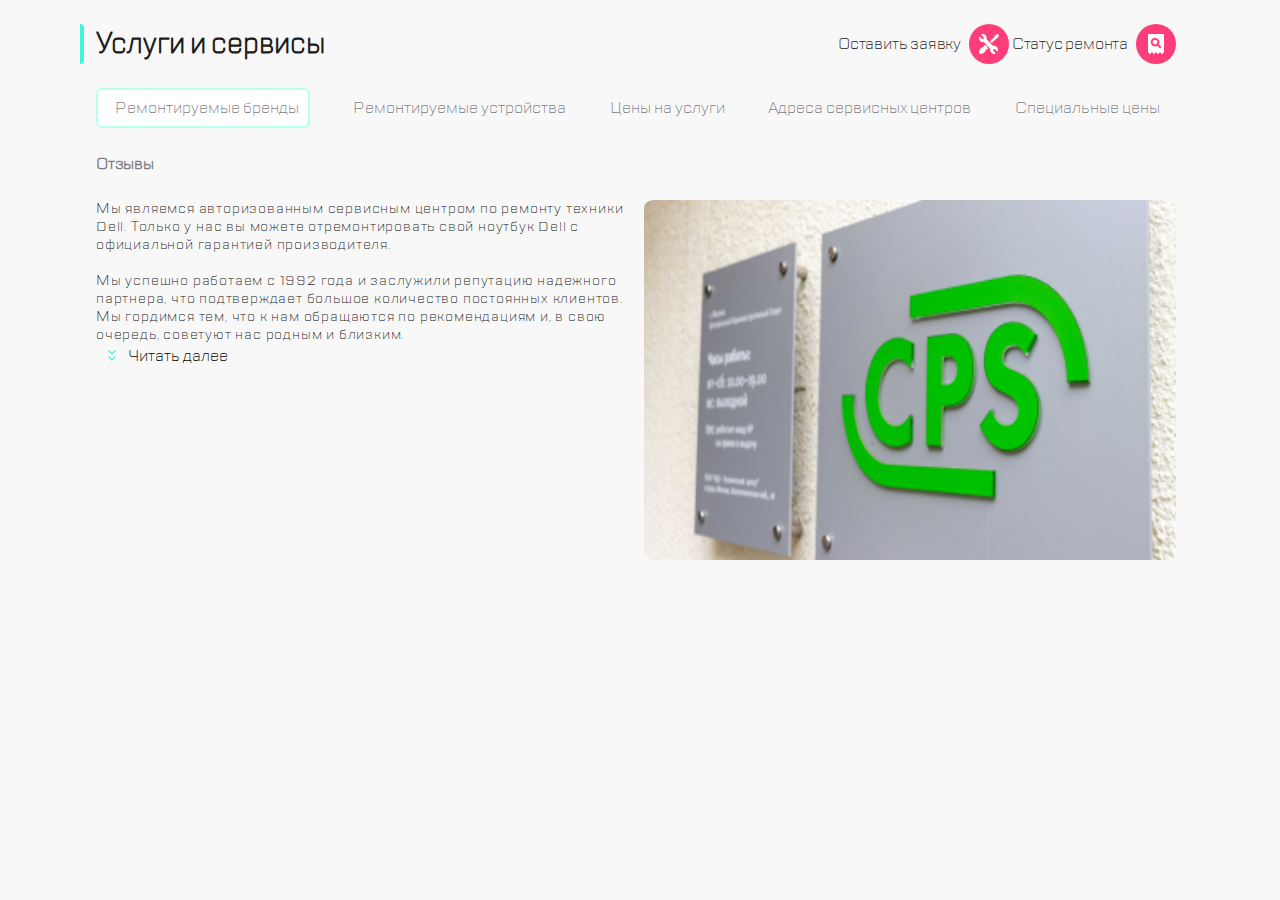
==== index.html @ b04c0cfe "Create index.html for GitHub Pages" ====
<!DOCTYPE html>
<html lang="ru">
    <head>
        <meta name="viewport" content="width=device-width, initial-scale=1">
        <meta charset="utf-8">
        <link rel="stylesheet" href="css/main.css">
        <title>Макет #1</title>
    </head>
    <body>
        <div class="container">
            <header class="not-desktop">
                <nav>
                    <ul class="block-nav_ul">
                        <li class="item elem-border burger"></li>
                        <li class="item elem-logo"><img src="css/img/logo.svg" alt="" width="96" height="50"></li>
                        <li class="right">
                            <ul class="block-nav_ul ">
                                <li class="item elem-border call not-mobial"></li>
                                <li class="item elem-border chat not-mobial"></li>
                                <li class="item elem-border profile not-mobial"></li>
                                <li class="item devider"></li>
                                <li class="item elem-border repair-request"></li>
                                <li class="item elem-border repair-status"></li>
                            </ul>
                        </li>
                    </ul>
                </nav>
            </header>
            <main class="block-content">
                <div class="elem-x">
                    <h1 class="elem-title">Услуги и сервисы</h1> 
                    <div class="desktop right">
                        <div class="item">Оставить заявку <div class="elem-border repair-request"></div></div>
                        <div class="item">Статус ремонта <div class="elem-border repair-status"></div></div>
                    </div>
                </div>

                <ul class="block-slider">
                    <li class="items mod-activiti">Ремонтируемые бренды</li>
                    <li class="items">Ремонтируемые устройства</li>
                    <li class="items">Цены на услуги</li>
                    <li class="items">Адреса сервисных центров</li>
                    <li class="items">Специальные цены</li>                
                </ul>

                <h2 class="desktop">Отзывы</h2>

                <div class="block-post">
                    <div>
                        <p>Мы являемся авторизованным сервисным центром по ремонту техники Dell. Только у нас вы можете отремонтировать свой ноутбук Dell с официальной гарантией производителя.
                            <br><br>
                            Мы успешно работаем с 1992 года и заслужили репутацию надежного партнера, что подтверждает большое количество постоянных клиентов. Мы гордимся тем, что к нам обращаются по рекомендациям и, в свою очередь, советуют нас родным и близким.
                        </p>
                        <a class="elem-expand">Читать далее</a>
                    </div>
                    <img src="css/img/MG_3223.png" alt="" class="img-post">                   
                </div>
            </main>
          </div>
    </body>
</html>
---- css/main.css ----
@font-face {
    font-family: 'TT Lakes';
    src: url('font/TTLakes-Light.ttf');
    font-weight: 500;
}

* {
    margin: 0;
    padding: 0;
}

body {
    
    background: #F8F8F8;
    font-family: 'TT Lakes';
    font-size: 14px;
    line-height: 18px;
    overflow-x: hidden;
}

ul li {
    list-style-type: none;
}

@media screen and (min-width: 320px) and (max-width: 767px) {

    /* Навигация */
    .block-nav_ul {
        height: 88px;
        background: #FFFFFF;  
        display: flex;
        justify-content:flex-start;
        align-items: center;
        padding-left: 16px;
    }

    .item {
        margin-right: 16px;
    }

    .right:last-child {
        margin-left: auto;
    }

    .devider {
        width: 2px;
        height: 32px;
        background: #EAEAEA;
        margin-top: 4px;
        border-radius: 1px;
    }

    .elem-border {
        min-width: 40px;
        min-height: 40px;
        background: #FF3E79;
        border-radius: 50%;
    }

    .burger  {
        background-repeat: no-repeat;
        background-position: center;
        background-image: url('img/burger.svg') ;
    }

    .desktop, .not-mobial {
        visibility: hidden;
        display: none;
    }

    .repair-request { 
        background-repeat: no-repeat;
        background-position: center;
        background-image: url('img/repair-request.svg');
    }
    .repair-status {
        background-repeat: no-repeat;
        background-position: center;
        background-image: url('img/repair-status.svg');
    }

    /* Основной блок */
    .block-content {
        padding-left: 16px;
    }

    .elem-title {
        position: relative;
        margin-top: 24px;
        color: #1B1C21;
        font-size: 28px;
        line-height: 40px;
        
    }

    .elem-title:before  {
        content: "";
        position: absolute;
        left: -16px;
        width: 4px;
        height: 100%;
        background-color: #41f6d7;
        border-top-right-radius: 4px;
        border-bottom-right-radius: 4px;
        z-index: 10;
    }

    /* блок слайдер */

    .block-slider {
        display:flex;
        justify-content: space-between;
        overflow:hidden;
        overflow-x: scroll;
        margin-top: 24px;
    }

    .block-slider::-webkit-scrollbar {
        display: none;
    }

    .items {
        display: flex;
        justify-content:flex-start;
        align-items: center;
        font-size: 16px;
        line-height: 24px;
        white-space: nowrap;
        height: 40px;
        color: #7E7E82;
        padding-right: 16px;
    }

    .mod-activiti {
        padding-left: 16.54px;
        padding-right: 9.3px;
        margin-right: 16px;;
        display: flex;
        align-items:center;
        box-sizing: border-box;
        background: #FFFFFF;
        border: 2px solid #B8FFEC;
        border-radius: 6px;
    }

    /* Блок поста */
    .block-post{
        margin-top: 24px;
    }

    .elem-expand {
        position: relative;
        font-size: 16px;
        line-height: 24px;
        padding-left: 32px;
    }

    .elem-expand:before {
        content: "";
        position: absolute;
        width: 16px;
        height: 100%;
        left: 12px;
        z-index: 10;
        background-repeat: no-repeat;
        background-position: left;
        background-image: url('img/expand.svg');
    }

    p {
        height: 90px;
        color: #1B1C21;
        font-size: 14px;
        line-height: 18px;
        letter-spacing: 0.8px;
        overflow: hidden;
    }

    .img-post {
        max-width: 320px;
        display: flex;
        justify-content: center;
        align-items:stretch;
        margin-top: 20px;
        margin-left: -16px;
    }

}

@media screen and (min-width: 768px) and (max-width: 1119px)  {
    /* Навигация */

    .block-nav_ul {
        height: 88px;
        background: #FFFFFF;  
        display: flex;
        justify-content:flex-start;
        align-items: center;
        padding-left: 24px;
    }

    .item {
        margin-right: 16px;
    }

    .block-nav_ul .right {
        margin-left: auto;
    }

    .devider {
        width: 2px;
        height: 32px;
        background: #EAEAEA;
        border-radius: 1px;
    }

    .elem-border {
        width: 40px;
        height: 40px;
        background: #FF3E79;
        border-radius: 50%;
    }

    .burger  {
        background-repeat: no-repeat;
        background-position: center;
        background-image: url('img/burger.svg') ;
    }

    .call  {
        background-repeat: no-repeat;
        background-position: center;
        background-image: url('img/call.svg') ;
    }
    .chat  {
        background-repeat: no-repeat;
        background-position: center;
        background-image: url('img/chat.svg') ;
    }

    .profile  {
        background-repeat: no-repeat;
        background-position: center;
        background-image: url('img/profile.svg') ;
    }

    .repair-request { 
        background-repeat: no-repeat;
        background-position: center;
        background-image: url('img/repair-request.svg');
    }

    .repair-status {
        background-repeat: no-repeat;
        background-position: center;
        background-image: url('img/repair-status.svg');
    }

    /* Основной блок */

    .block-content {
        padding-left: 16px;
        padding-right: 24px;
    }

    .elem-title {
        position: relative;
        margin-top: 24px;
        color: #1B1C21;
        font-size: 28px;
        line-height: 40px;
        margin-top: 24px;
    }

    .elem-title:before  {
        content: "";
        position: absolute;
        left: -16px;
        width: 4px;
        height: 100%;
        background-color: #41f6d7;
        border-top-right-radius: 4px;
        border-bottom-right-radius: 4px;
        z-index: 10;
    }

    /* блок слайдер */

    .block-slider {
        display:flex;
        justify-content: space-between;
        overflow:hidden;
        overflow-x: scroll;
        margin-top: 24px;
    }

    .block-slider::-webkit-scrollbar {
        display: none;
    }

    .items {
        height: 40px;
        color: #7E7E82;

        padding-right: 16px;
        margin-right: 16px;

        font-size: 16px;
        line-height: 24px;

        display: flex;
        justify-content:flex-start;
        align-items: center;
        white-space: nowrap;

    }

    .mod-activiti {
        padding-left: 16px;
        box-sizing: border-box;
        background: #FFFFFF;
        border: 2px solid #B8FFEC;
        border-radius: 6px;
    }

    /* Блок поста */
    .desktop {
        visibility: hidden;
        display: none;
    }

    .block-post{
        display: flex;
        justify-content:space-between;
        align-items:flex-start;
        margin-top: 24px;
    }

    .elem-expand {
        position: relative;
        font-size: 16px;
        line-height: 24px;
        padding-left: 32px;
        margin-top: 24px;
    }

    .elem-expand:before {
        content: "";
        position: absolute;
        width: 16px;
        height: 100%;
        left: 12px;
        z-index: 10;
        background-repeat: no-repeat;
        background-position: left;
        background-image: url('img/expand.svg');
    }

    p {
        width: 312px;
        color: #1B1C21;
        font-size: 14px;
        line-height: 18px;
        letter-spacing: 0.8px;
        overflow: hidden;
    }

    .img-post {
        width: 360px;
        height: 260px;
        display: flex;
        justify-content: center;
        align-items:stretch;
        border-radius: 2%
    }
}

@media (min-width: 1120px) {
    .container {
        max-width: 1120px;
        margin: auto;
    }
    
    .not-desktop {
        visibility: hidden;
        display: none;
    }

    .elem-x {
        display: flex;
        justify-content: flex-end;
        align-items: center;
        margin: auto;
    }

    .item {
        display: inline-flex;
        align-items: center;
        color: #1B1C21;
    }

    .right:last-child {    
        margin-left: auto;
    }

    .elem-border {
        display: inline-flex;
        width: 40px;
        height: 40px;
        background: #FF3E79;
        border-radius: 50%;
        margin-left: 8px;
    }

    .repair-request { 
        background-repeat: no-repeat;
        background-position: center;
        background-image: url('img/repair-request.svg');
    }
    .repair-status {
        background-repeat: no-repeat;
        background-position: center;
        background-image: url('img/repair-status.svg');
    }

    /* Основной блок */
    .block-content {
        padding-left: 16px;
        margin-right: 24px;
    }

    .elem-title {
        position: relative;
        margin-top: 24px;
        color: #1B1C21;
        font-size: 28px;
        line-height: 40px;
    }

    .elem-title:before  {
        content: "";
        position: absolute;
        left: -16px;
        width: 4px;
        height: 100%;
        background-color: #41f6d7;
        border-top-right-radius: 4px;
        border-bottom-right-radius: 4px;
        z-index: 10;
    }

    /* блок слайдер */
    .block-slider {
        display:flex;
        justify-content: space-between;
        overflow:hidden;
        overflow-x: scroll;
        padding-top: 24px;
    }

    .block-slider::-webkit-scrollbar {
        display: none;
    }

    .items {
        display: flex;
        justify-content:flex-start;
        align-items: center;
        font-size: 16px;
        line-height: 24px;
        white-space: nowrap;
        height: 40px;
        color: #7E7E82;
        padding-right: 16px;
    }

    .mod-activiti {
        padding-left: 16.54px;
        padding-right: 9.3px;
        margin-right: 16px;;
        display: flex;
        align-items:center;
        box-sizing: border-box;
        background: #FFFFFF;
        border: 2px solid #B8FFEC;
        border-radius: 6px;
    }

    /* Блок поста */
    .block-post{
        display: flex;
        justify-content:space-between;
        align-items:flex-start;
        margin-top: 24px;
    }

    .desktop {
        font-size: 16px;
        line-height: 24px;
        letter-spacing: -0.2px;
        color: #7E7E82;
        padding-top: 24px;
    }

    .elem-expand {
        position: relative;
        font-size: 16px;
        line-height: 24px;
        padding-left: 32px;
    }

    .elem-expand:before {
        content: "";
        position: absolute;
        width: 16px;
        height: 100%;
        left: 12px;
        z-index: 10;
        background-repeat: no-repeat;
        background-position: left;
        background-image: url('img/expand.svg');
    }

    p {
        min-width: 50%;
        color: #1B1C21;
        font-size: 14px;
        line-height: 18px;
        letter-spacing: 0.8px;
        overflow: hidden;
    }

    .img-post {
        width: 532px;
        height: 360px;
        border-radius: 2%
    }
}
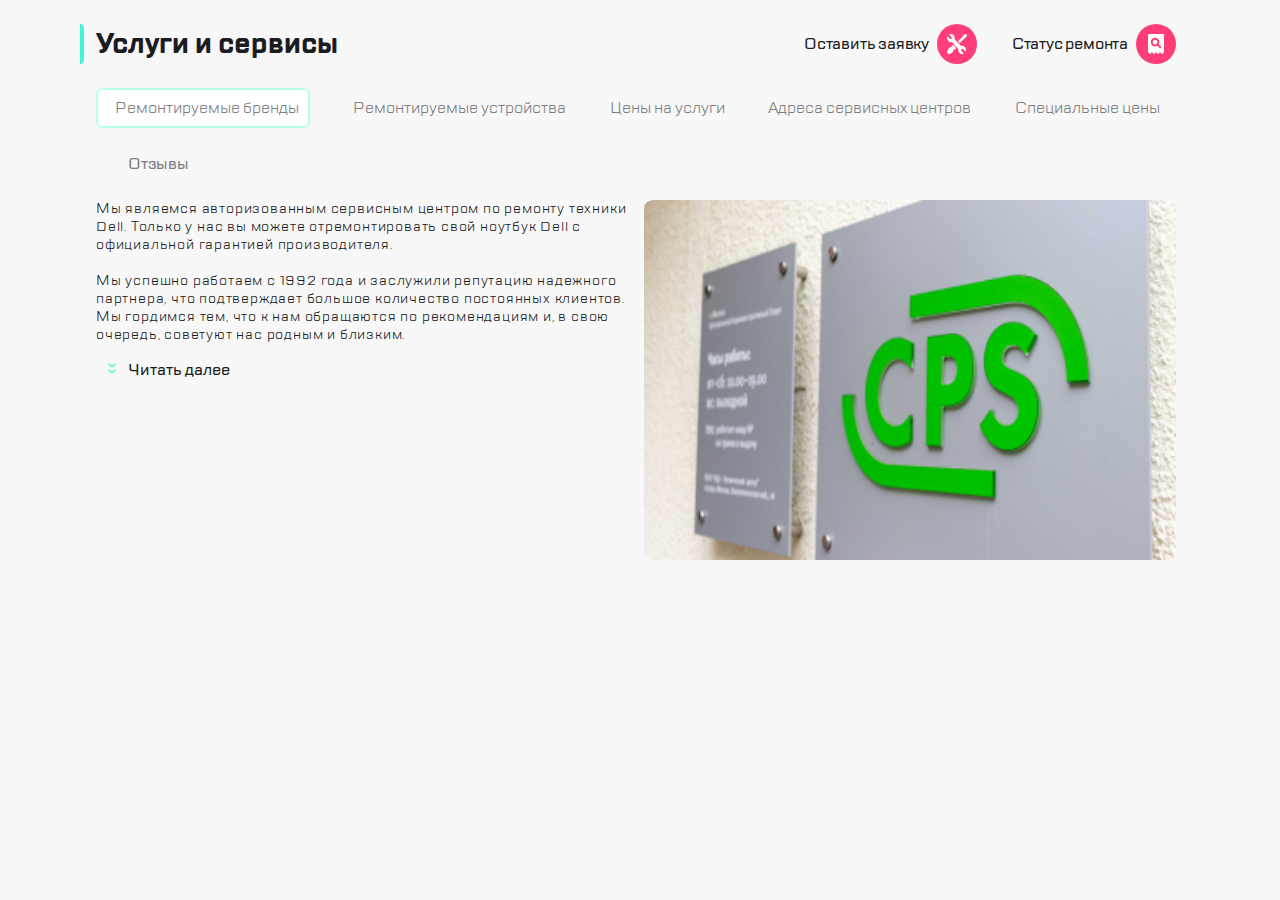
==== commit 42a29243: "Edit files" ====
--- a/index.html
+++ b/index.html
@@ -3,7 +3,7 @@
     <head>
         <meta name="viewport" content="width=device-width, initial-scale=1">
         <meta charset="utf-8">
-        <link rel="stylesheet" href="css/main.css">
+        <link href="css/main.css" rel="stylesheet">
         <title>Макет #1</title>
     </head>
     <body>
@@ -26,7 +26,7 @@
                     </ul>
                 </nav>
             </header>
-            <main class="block-content">
+            <main class="main-content">
                 <div class="elem-x">
                     <h1 class="elem-title">Услуги и сервисы</h1> 
                     <div class="desktop right">
@@ -35,23 +35,23 @@
                     </div>
                 </div>
 
-                <ul class="block-slider">
-                    <li class="items mod-activiti">Ремонтируемые бренды</li>
-                    <li class="items">Ремонтируемые устройства</li>
-                    <li class="items">Цены на услуги</li>
-                    <li class="items">Адреса сервисных центров</li>
-                    <li class="items">Специальные цены</li>                
+                <ul class="sliderMenu">
+                    <li class="sliderItems sliderActiv">Ремонтируемые бренды</li>
+                    <li class="sliderItems">Ремонтируемые устройства</li>
+                    <li class="sliderItems">Цены на услуги</li>
+                    <li class="sliderItems">Адреса сервисных центров</li>
+                    <li class="sliderItems">Специальные цены</li>                
                 </ul>
 
                 <h2 class="desktop">Отзывы</h2>
 
-                <div class="block-post">
+                <div class="main-post">
                     <div>
                         <p>Мы являемся авторизованным сервисным центром по ремонту техники Dell. Только у нас вы можете отремонтировать свой ноутбук Dell с официальной гарантией производителя.
                             <br><br>
                             Мы успешно работаем с 1992 года и заслужили репутацию надежного партнера, что подтверждает большое количество постоянных клиентов. Мы гордимся тем, что к нам обращаются по рекомендациям и, в свою очередь, советуют нас родным и близким.
                         </p>
-                        <a class="elem-expand">Читать далее</a>
+                        <a class="expand">Читать далее</a>
                     </div>
                     <img src="css/img/MG_3223.png" alt="" class="img-post">                   
                 </div>
--- a/css/main.css
+++ b/css/main.css
@@ -1,8 +1,36 @@
 @font-face {
     font-family: 'TT Lakes';
-    src: url('font/TTLakes-Light.ttf');
+    src: url('font/TTLakes-Bold.eot');
+    src: local('TT Lakes Bold'), local('TTLakes-Bold'),
+        url('font/TTLakes-Bold.eot?#iefix') format('embedded-opentype'),
+        url('font/TTLakes-Bold.woff') format('woff'),
+        url('font/TTLakes-Bold.ttf') format('truetype');
+    font-weight: bold;
+    font-style: normal;
+}
+
+@font-face {
+    font-family: 'TT Lakes';
+    src: url('font/TTLakes-Medium.eot');
+    src: local('TT Lakes Medium'), local('TTLakes-Medium'),
+        url('font/TTLakes-Medium.eot?#iefix') format('embedded-opentype'),
+        url('font/TTLakes-Medium.woff') format('woff'),
+        url('font/TTLakes-Medium.ttf') format('truetype');
     font-weight: 500;
-}
+    font-style: normal;
+}
+
+@font-face {
+    font-family: 'TT Lakes';
+    src: url('font/TTLakes-Regular.eot');
+    src: local('TT Lakes Regular'), local('TTLakes-Regular'),
+        url('font/TTLakes-Regular.eot?#iefix') format('embedded-opentype'),
+        url('font/TTLakes-Regular.woff') format('woff'),
+        url('font/TTLakes-Regular.ttf') format('truetype');
+    font-weight: normal;
+    font-style: normal;
+}
+
 
 * {
     margin: 0;
@@ -80,7 +108,7 @@
     }
 
     /* Основной блок */
-    .block-content {
+    .main-content {
         padding-left: 16px;
     }
 
@@ -107,19 +135,20 @@
 
     /* блок слайдер */
 
-    .block-slider {
+    .sliderMenu {
         display:flex;
         justify-content: space-between;
         overflow:hidden;
         overflow-x: scroll;
         margin-top: 24px;
-    }
-
-    .block-slider::-webkit-scrollbar {
+        color: #7E7E82;
+    }
+
+    .sliderMenu::-webkit-scrollbar {
         display: none;
     }
 
-    .items {
+    .sliderItems {
         display: flex;
         justify-content:flex-start;
         align-items: center;
@@ -131,7 +160,7 @@
         padding-right: 16px;
     }
 
-    .mod-activiti {
+    .sliderActiv {
         padding-left: 16.54px;
         padding-right: 9.3px;
         margin-right: 16px;;
@@ -144,18 +173,19 @@
     }
 
     /* Блок поста */
-    .block-post{
-        margin-top: 24px;
-    }
-
-    .elem-expand {
+    .main-post{
+        margin-top: 24px;
+    }
+
+    .expand {
         position: relative;
         font-size: 16px;
         line-height: 24px;
         padding-left: 32px;
-    }
-
-    .elem-expand:before {
+        font-weight:500;
+    }
+
+    .expand:before {
         content: "";
         position: absolute;
         width: 16px;
@@ -258,7 +288,7 @@
 
     /* Основной блок */
 
-    .block-content {
+    .main-content {
         padding-left: 16px;
         padding-right: 24px;
     }
@@ -286,19 +316,20 @@
 
     /* блок слайдер */
 
-    .block-slider {
+    .sliderMenu {
         display:flex;
         justify-content: space-between;
         overflow:hidden;
         overflow-x: scroll;
         margin-top: 24px;
-    }
-
-    .block-slider::-webkit-scrollbar {
+        color: #7E7E82;
+    }
+
+    .sliderMenu::-webkit-scrollbar {
         display: none;
     }
 
-    .items {
+    .sliderItems {
         height: 40px;
         color: #7E7E82;
 
@@ -315,7 +346,7 @@
 
     }
 
-    .mod-activiti {
+    .sliderActiv {
         padding-left: 16px;
         box-sizing: border-box;
         background: #FFFFFF;
@@ -329,22 +360,23 @@
         display: none;
     }
 
-    .block-post{
+    .main-post {
         display: flex;
         justify-content:space-between;
         align-items:flex-start;
         margin-top: 24px;
     }
 
-    .elem-expand {
+    .expand {
         position: relative;
         font-size: 16px;
         line-height: 24px;
         padding-left: 32px;
         margin-top: 24px;
-    }
-
-    .elem-expand:before {
+        font-weight:500;
+    }
+
+    .expand:before {
         content: "";
         position: absolute;
         width: 16px;
@@ -363,6 +395,7 @@
         line-height: 18px;
         letter-spacing: 0.8px;
         overflow: hidden;
+        padding-bottom: 10px;
     }
 
     .img-post {
@@ -397,6 +430,8 @@
         display: inline-flex;
         align-items: center;
         color: #1B1C21;
+        margin-left: 32px;
+        font-weight:500;
     }
 
     .right:last-child {    
@@ -424,7 +459,7 @@
     }
 
     /* Основной блок */
-    .block-content {
+    .main-content {
         padding-left: 16px;
         margin-right: 24px;
     }
@@ -435,6 +470,7 @@
         color: #1B1C21;
         font-size: 28px;
         line-height: 40px;
+        font-weight: 900;
     }
 
     .elem-title:before  {
@@ -450,19 +486,20 @@
     }
 
     /* блок слайдер */
-    .block-slider {
+    .sliderMenu {
         display:flex;
         justify-content: space-between;
         overflow:hidden;
         overflow-x: scroll;
         padding-top: 24px;
-    }
-
-    .block-slider::-webkit-scrollbar {
+        color: #7E7E82;
+    }
+
+    .sliderMenu::-webkit-scrollbar {
         display: none;
     }
 
-    .items {
+    .sliderItems {
         display: flex;
         justify-content:flex-start;
         align-items: center;
@@ -474,7 +511,7 @@
         padding-right: 16px;
     }
 
-    .mod-activiti {
+    .sliderActiv {
         padding-left: 16.54px;
         padding-right: 9.3px;
         margin-right: 16px;;
@@ -487,7 +524,7 @@
     }
 
     /* Блок поста */
-    .block-post{
+    .main-post {
         display: flex;
         justify-content:space-between;
         align-items:flex-start;
@@ -500,16 +537,21 @@
         letter-spacing: -0.2px;
         color: #7E7E82;
         padding-top: 24px;
-    }
-
-    .elem-expand {
+        padding-left: 32px;
+        font-weight:500;
+    }
+
+    .expand {
         position: relative;
         font-size: 16px;
         line-height: 24px;
+
         padding-left: 32px;
-    }
-
-    .elem-expand:before {
+        color: #1B1C21;
+        font-weight:500;
+    }
+
+    .expand:before {
         content: "";
         position: absolute;
         width: 16px;
@@ -528,6 +570,7 @@
         line-height: 18px;
         letter-spacing: 0.8px;
         overflow: hidden;
+        padding-bottom: 13.78px;
     }
 
     .img-post {
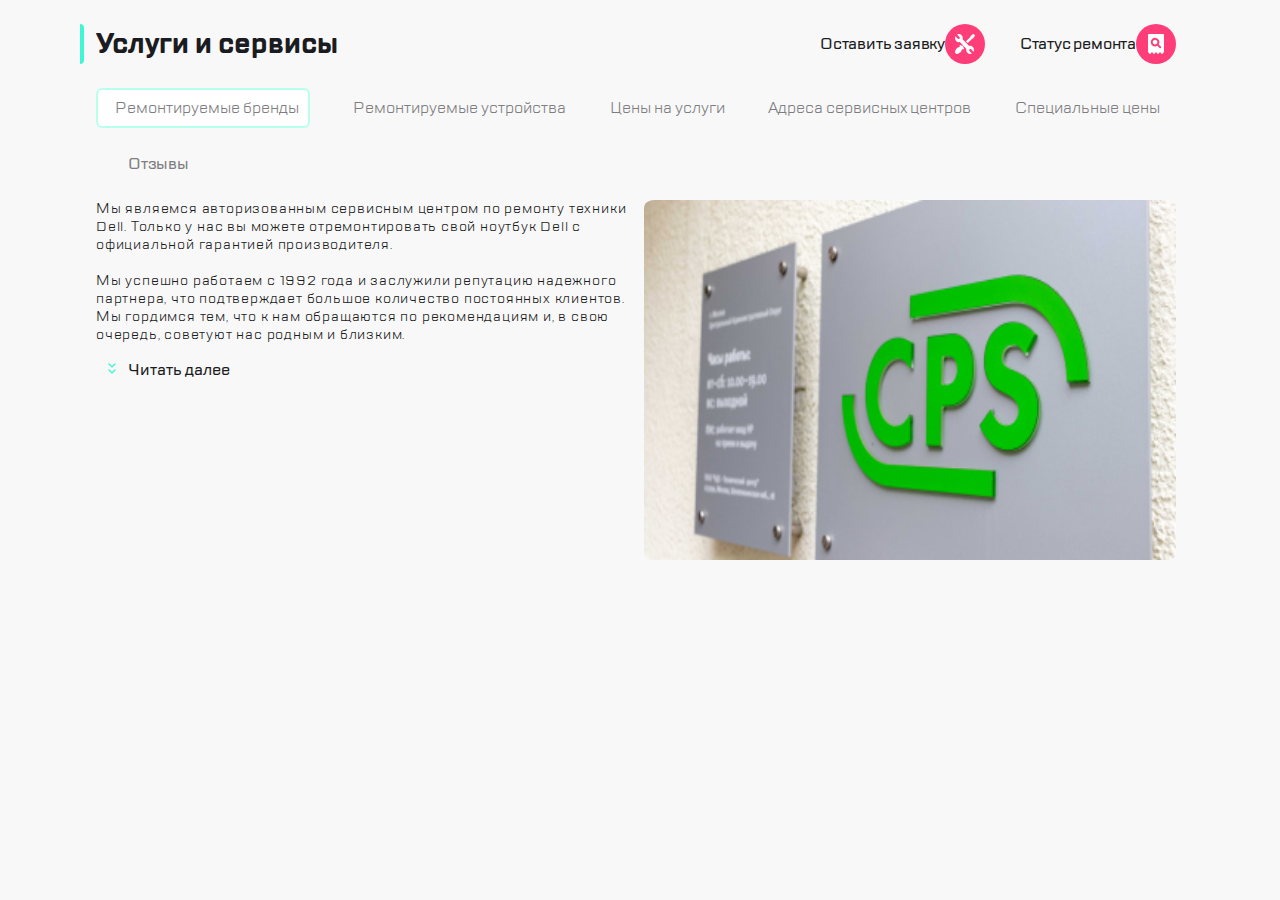
==== commit 4811dd91: "Create sidebar-nav.html for GitHub Pages" ====
--- a/index.html
+++ b/index.html
@@ -8,19 +8,19 @@
     </head>
     <body>
         <div class="container">
-            <header class="not-desktop">
+            <header class="head__not-desktop">
                 <nav>
-                    <ul class="block-nav_ul">
-                        <li class="item elem-border burger"></li>
-                        <li class="item elem-logo"><img src="css/img/logo.svg" alt="" width="96" height="50"></li>
-                        <li class="right">
-                            <ul class="block-nav_ul ">
-                                <li class="item elem-border call not-mobial"></li>
-                                <li class="item elem-border chat not-mobial"></li>
-                                <li class="item elem-border profile not-mobial"></li>
-                                <li class="item devider"></li>
-                                <li class="item elem-border repair-request"></li>
-                                <li class="item elem-border repair-status"></li>
+                    <ul class="nav">
+                        <li class="nav__item border burger"></li>
+                        <li class="nav__item"><img src="css/img/logo.svg" alt="" width="96" height="50"></li>
+                        <li class="nav__item--right">
+                            <ul class="nav ">
+                                <li class="nav__item border call not-mobial"></li>
+                                <li class="nav__item border chat not-mobial"></li>
+                                <li class="nav__item border profile not-mobial"></li>
+                                <li class="nav__item devider"></li>
+                                <li class="nav__item border repair-request"></li>
+                                <li class="nav__item border repair-status"></li>
                             </ul>
                         </li>
                     </ul>
@@ -30,8 +30,8 @@
                 <div class="elem-x">
                     <h1 class="elem-title">Услуги и сервисы</h1> 
                     <div class="desktop right">
-                        <div class="item">Оставить заявку <div class="elem-border repair-request"></div></div>
-                        <div class="item">Статус ремонта <div class="elem-border repair-status"></div></div>
+                        <div class="item">Оставить заявку <div class="border repair-request"></div></div>
+                        <div class="item">Статус ремонта <div class="border repair-status"></div></div>
                     </div>
                 </div>
 
--- a/css/main.css
+++ b/css/main.css
@@ -37,8 +37,8 @@
     padding: 0;
 }
 
-body {
-    
+html, body {
+    height: 100%;
     background: #F8F8F8;
     font-family: 'TT Lakes';
     font-size: 14px;
@@ -53,7 +53,7 @@
 @media screen and (min-width: 320px) and (max-width: 767px) {
 
     /* Навигация */
-    .block-nav_ul {
+    .nav {
         height: 88px;
         background: #FFFFFF;  
         display: flex;
@@ -62,12 +62,19 @@
         padding-left: 16px;
     }
 
-    .item {
+    .nav__item {
         margin-right: 16px;
     }
 
-    .right:last-child {
+    .nav__item--right:last-child {
         margin-left: auto;
+    }
+
+    .border {
+        min-width: 40px;
+        min-height: 40px;
+        background: #FF3E79;
+        border-radius: 50%;
     }
 
     .devider {
@@ -78,33 +85,9 @@
         border-radius: 1px;
     }
 
-    .elem-border {
-        min-width: 40px;
-        min-height: 40px;
-        background: #FF3E79;
-        border-radius: 50%;
-    }
-
-    .burger  {
-        background-repeat: no-repeat;
-        background-position: center;
-        background-image: url('img/burger.svg') ;
-    }
-
     .desktop, .not-mobial {
         visibility: hidden;
         display: none;
-    }
-
-    .repair-request { 
-        background-repeat: no-repeat;
-        background-position: center;
-        background-image: url('img/repair-request.svg');
-    }
-    .repair-status {
-        background-repeat: no-repeat;
-        background-position: center;
-        background-image: url('img/repair-status.svg');
     }
 
     /* Основной блок */
@@ -218,22 +201,22 @@
 }
 
 @media screen and (min-width: 768px) and (max-width: 1119px)  {
+
     /* Навигация */
-
-    .block-nav_ul {
+    .nav {
+        display: flex;
+        justify-content:flex-start;
+        align-items: center;
         height: 88px;
         background: #FFFFFF;  
-        display: flex;
-        justify-content:flex-start;
-        align-items: center;
-        padding-left: 24px;
-    }
-
-    .item {
+        padding-left: 16px;
+    }
+
+    .nav__item {
         margin-right: 16px;
     }
 
-    .block-nav_ul .right {
+    .nav__item--right:last-child {
         margin-left: auto;
     }
 
@@ -244,50 +227,14 @@
         border-radius: 1px;
     }
 
-    .elem-border {
+    .border {
         width: 40px;
         height: 40px;
         background: #FF3E79;
         border-radius: 50%;
     }
 
-    .burger  {
-        background-repeat: no-repeat;
-        background-position: center;
-        background-image: url('img/burger.svg') ;
-    }
-
-    .call  {
-        background-repeat: no-repeat;
-        background-position: center;
-        background-image: url('img/call.svg') ;
-    }
-    .chat  {
-        background-repeat: no-repeat;
-        background-position: center;
-        background-image: url('img/chat.svg') ;
-    }
-
-    .profile  {
-        background-repeat: no-repeat;
-        background-position: center;
-        background-image: url('img/profile.svg') ;
-    }
-
-    .repair-request { 
-        background-repeat: no-repeat;
-        background-position: center;
-        background-image: url('img/repair-request.svg');
-    }
-
-    .repair-status {
-        background-repeat: no-repeat;
-        background-position: center;
-        background-image: url('img/repair-status.svg');
-    }
-
     /* Основной блок */
-
     .main-content {
         padding-left: 16px;
         padding-right: 24px;
@@ -315,7 +262,6 @@
     }
 
     /* блок слайдер */
-
     .sliderMenu {
         display:flex;
         justify-content: space-between;
@@ -409,19 +355,37 @@
 }
 
 @media (min-width: 1120px) {
+    /* Навигация */
+    .nav {
+        height: 88px;
+        background: #FFFFFF;  
+        display: flex;
+        justify-content:flex-start;
+        align-items: center;
+        padding-left: 16px;
+    }
+
+    .nav__item {
+        margin-right: 16px;
+    }
+
+    .nav__item--right:last-child {
+        margin-left: auto;
+    }
+
     .container {
         max-width: 1120px;
         margin: auto;
     }
     
-    .not-desktop {
+    .head__not-desktop {
         visibility: hidden;
         display: none;
     }
 
     .elem-x {
         display: flex;
-        justify-content: flex-end;
+        justify-content: space-between;
         align-items: center;
         margin: auto;
     }
@@ -434,28 +398,16 @@
         font-weight:500;
     }
 
-    .right:last-child {    
+    .right::last-child {    
         margin-left: auto;
     }
 
-    .elem-border {
+    .border {
         display: inline-flex;
         width: 40px;
         height: 40px;
         background: #FF3E79;
         border-radius: 50%;
-        margin-left: 8px;
-    }
-
-    .repair-request { 
-        background-repeat: no-repeat;
-        background-position: center;
-        background-image: url('img/repair-request.svg');
-    }
-    .repair-status {
-        background-repeat: no-repeat;
-        background-position: center;
-        background-image: url('img/repair-status.svg');
     }
 
     /* Основной блок */
@@ -579,3 +531,134 @@
         border-radius: 2%
     }
 }
+
+.sidebar-nav {
+    width: 320px;
+    min-height: 100%;
+    background-color: #fff;
+    display: flex;
+	flex-direction: column;
+    font-size: 16px;
+    line-height: 24px;
+}
+
+.head {
+    flex: 1 0 auto;
+}
+
+.footer {
+    margin-top: 32px;
+    flex: 0 0 auto;
+    margin-bottom: 32px;
+}
+
+.sidebar {
+    padding-left: 24px;
+}
+
+.sidebar-menu__item {
+    position: relative;
+    font-size: 16px;
+    line-height: 24px;
+    padding-top: 32px;
+    color: #1B1C21;
+    font-weight:500;
+}
+
+.sidebar-menu__item-activ:before {
+    content: "";
+    position: absolute;
+    left: -24px;
+    width: 4px;
+    height: 32px;
+    background-color: #41f6d7;
+    border-top-right-radius: 4px;
+    border-bottom-right-radius: 4px;
+    z-index: 10;
+}
+
+.border:hover {
+    opacity: 0.5;
+    width: 50px;
+    height: 50px;
+    border:#1B1C21 1px solid;
+    -webkit-transition: All 0.8s ease;
+    -moz-transition: All 0.8s ease;
+    -o-transition: All 0.8s ease;
+    -ms-transition: All 0.8s ease;
+    transition: All 0.8s ease;
+
+}
+
+.burger  {
+    background-repeat: no-repeat;
+    background-position: center;
+    background-image: url('img/burger.svg') ;
+}
+
+.close { 
+    background-repeat: no-repeat;
+    background-position: center;
+    background-image: url('img/close.svg');
+}
+
+.call  {
+    background-repeat: no-repeat;
+    background-position: center;
+    background-image: url('img/call.svg');
+}
+.chat  {
+    background-repeat: no-repeat;
+    background-position: center;
+    background-image: url('img/chat.svg');
+}
+
+.profile  {
+    background-repeat: no-repeat;
+    background-position: center;
+    background-image: url('img/profile.svg');
+}
+
+.search { 
+    background-repeat: no-repeat;
+    background-position: center;
+    background-image: url('img/search.svg');
+}
+
+.repair-status {
+    background-repeat: no-repeat;
+    background-position: center;
+    background-image: url('img/repair-status.svg');
+}
+
+.repair-request { 
+    background-repeat: no-repeat;
+    background-position: center;
+    background-image: url('img/repair-request.svg');
+}
+
+.footer__nav  {
+    margin-right: 16px;
+}
+
+.email {
+    padding-top: 16px;
+    font-weight:500;
+}
+
+.phone {
+    padding-top: 12px;
+    font-size: 24px;
+    line-height: 32px;
+}
+
+.lang {
+    padding-top: 40px;
+    font-weight:500;
+}
+.lang span {
+    padding-right: 7px;
+}
+.lang--activ {
+    color: #7E7E82;
+}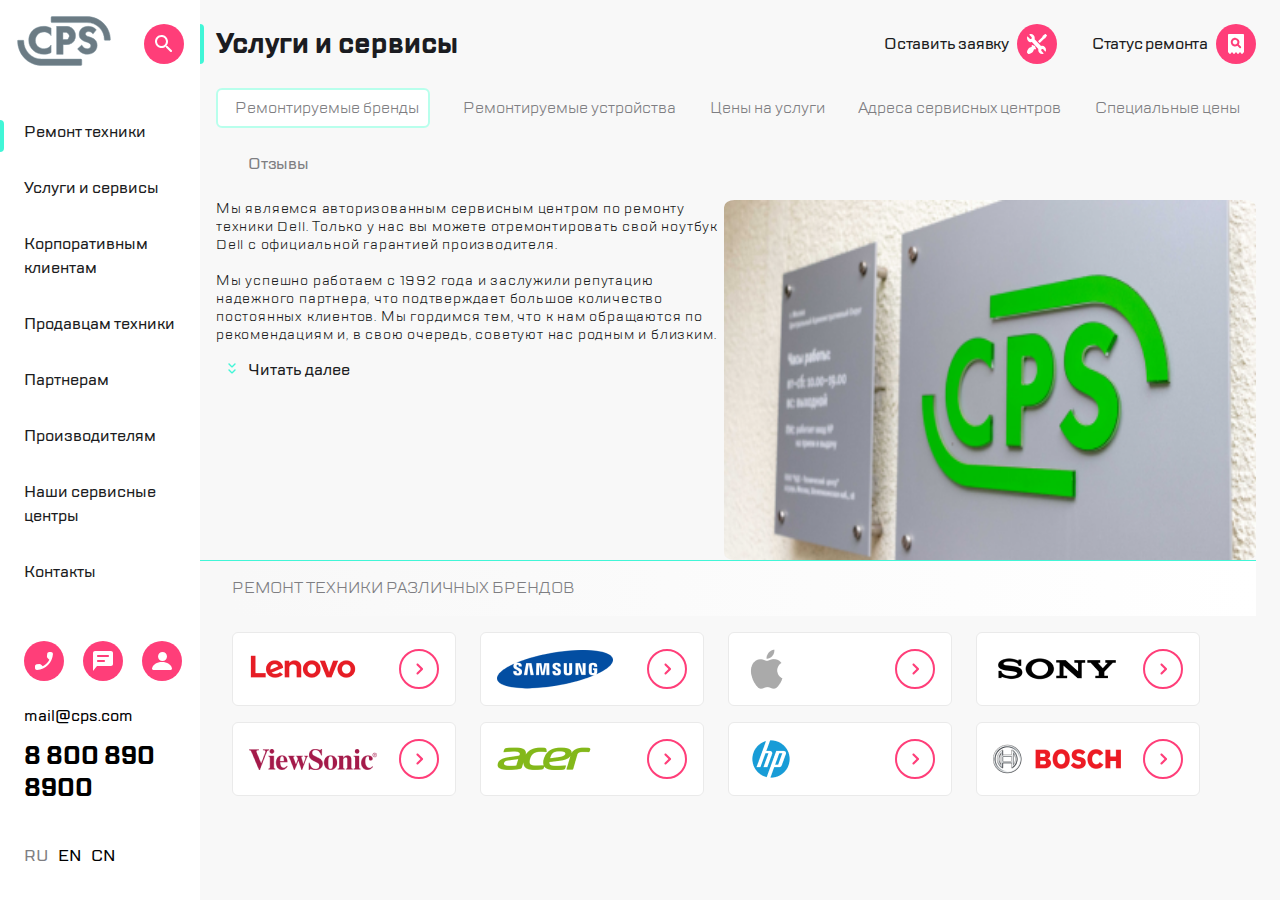
==== commit d2f04557: "Create sidebar-nav.html for GitHub Pages" ====
--- a/index.html
+++ b/index.html
@@ -7,6 +7,49 @@
         <title>Макет #1</title>
     </head>
     <body>
+        <div class="sidebar-nav"> 
+            <header class="head">
+                <nav>
+                    <ul class="nav">
+                        <li class="head__not-desktop nav__item  border close"></li>
+                        <li class="nav__item"><img src="css/img/logo.svg" alt="" width="96" height="50"></li>
+                        <li class="nav__item--right">
+                            <ul class="nav">
+                                <li class="nav__item border search"></li>
+                            </ul>
+                        </li>
+                    </ul>
+                </nav>
+
+                <ul class="sidebar sidebar-menu">
+                    <li class="sidebar-menu__item sidebar-menu__item-activ">Ремонт техники</li>
+                    <li class="sidebar-menu__item">Услуги и сервисы</li>
+                    <li class="sidebar-menu__item">Корпоративным клиентам</li>
+                    <li class="sidebar-menu__item">Продавцам техники</li>
+                    <li class="sidebar-menu__item">Партнерам</li>
+                    <li class="sidebar-menu__item">Производителям</li>
+                    <li class="sidebar-menu__item">Наши сервисные центры</li>
+                    <li class="sidebar-menu__item">Контакты</li>
+                </ul>
+            </header>
+
+            <footer class="footer sidebar">
+                <div>
+                    <span class="footer__nav border call"></span>
+                    <span class="footer__nav border chat"></span>
+                    <span class="footer__nav border profile"></span>
+                </div>  
+                <div class="email">mail@cps.com</div>
+                <h2 class="phone">8 800 890 8900</h2>
+                <div class="lang">
+                    <span class="lang--activ">RU</span>
+                    <span>EN</span>
+                    <span>CN</span>
+                </div>
+                
+            </footer>
+        </div>
+
         <div class="container">
             <header class="head__not-desktop">
                 <nav>
@@ -27,11 +70,11 @@
                 </nav>
             </header>
             <main class="main-content">
-                <div class="elem-x">
-                    <h1 class="elem-title">Услуги и сервисы</h1> 
+                <div class="main">
+                    <h1 class="main__title">Услуги и сервисы</h1> 
                     <div class="desktop right">
-                        <div class="item">Оставить заявку <div class="border repair-request"></div></div>
-                        <div class="item">Статус ремонта <div class="border repair-status"></div></div>
+                        <div class="item">Оставить заявку <div class="border repair-request border__indent--right"></div></div>
+                        <div class="item">Статус ремонта <div class="border repair-status border__indent--right"></div></div>
                     </div>
                 </div>
 
@@ -45,15 +88,30 @@
 
                 <h2 class="desktop">Отзывы</h2>
 
-                <div class="main-post">
+                <div class="main__post">
                     <div>
                         <p>Мы являемся авторизованным сервисным центром по ремонту техники Dell. Только у нас вы можете отремонтировать свой ноутбук Dell с официальной гарантией производителя.
                             <br><br>
                             Мы успешно работаем с 1992 года и заслужили репутацию надежного партнера, что подтверждает большое количество постоянных клиентов. Мы гордимся тем, что к нам обращаются по рекомендациям и, в свою очередь, советуют нас родным и близким.
                         </p>
-                        <a class="expand">Читать далее</a>
+                        <a class="link--expand">Читать далее</a>
                     </div>
                     <img src="css/img/MG_3223.png" alt="" class="img-post">                   
+                </div>
+
+                <div class="slider--title">Ремонт техники различных брендов</div>
+                <div class="swiper mySwiper">
+                    <div class="swiper-wrapper">
+                        <div class="swiper-slide"><img src="css/img/brand/lenovo.png"></div>
+                        <div class="swiper-slide"><img src="css/img/brand/samsung.png"></div>
+                        <div class="swiper-slide"><img src="css/img/brand/apple.png"></div>
+                        <div class="swiper-slide"><img src="css/img/brand/sony.png"></div>
+                        <div class="swiper-slide"><img src="css/img/brand/viewsonic.png"></div>
+                        <div class="swiper-slide"><img src="css/img/brand/acer.png"></div>
+                        <div class="swiper-slide"><img src="css/img/brand/hp.png"></div>
+                        <div class="swiper-slide"><img src="css/img/brand/bosch.png"></div>
+                    </div>
+                    <div class="swiper-pagination desktop"></div>
                 </div>
             </main>
           </div>
--- a/css/main.css
+++ b/css/main.css
@@ -46,6 +46,11 @@
     overflow-x: hidden;
 }
 
+body {
+    display:flex;
+    justify-content: space-around;
+}
+
 ul li {
     list-style-type: none;
 }
@@ -60,6 +65,10 @@
         justify-content:flex-start;
         align-items: center;
         padding-left: 16px;
+    }
+
+    .container {
+        margin-left: auto;
     }
 
     .nav__item {
@@ -85,17 +94,12 @@
         border-radius: 1px;
     }
 
-    .desktop, .not-mobial {
-        visibility: hidden;
-        display: none;
-    }
-
     /* Основной блок */
     .main-content {
         padding-left: 16px;
     }
 
-    .elem-title {
+    .main__title {
         position: relative;
         margin-top: 24px;
         color: #1B1C21;
@@ -104,7 +108,7 @@
         
     }
 
-    .elem-title:before  {
+    .main__title:before  {
         content: "";
         position: absolute;
         left: -16px;
@@ -156,11 +160,11 @@
     }
 
     /* Блок поста */
-    .main-post{
-        margin-top: 24px;
-    }
-
-    .expand {
+    .main__post{
+        margin-top: 24px;
+    }
+
+    .link--expand {
         position: relative;
         font-size: 16px;
         line-height: 24px;
@@ -168,7 +172,7 @@
         font-weight:500;
     }
 
-    .expand:before {
+    .link--expand:before {
         content: "";
         position: absolute;
         width: 16px;
@@ -196,6 +200,45 @@
         align-items:stretch;
         margin-top: 20px;
         margin-left: -16px;
+    }
+
+    .swiper-wrapper {
+        display: inline-flex;
+        padding-left: 16px;
+        padding-top: 16px;
+        margin-bottom: 32px;
+    }
+    
+    .swiper-slide {
+        position: relative;
+        padding: 16px 16px;
+        width: 200px;
+        height: 40px;
+        background: #FFFFFF;
+        border: 1px solid #EAEAEA;
+        border-radius: 6px;
+        margin-right: 24px;
+        display: flex;
+            -webkit-box-align: center;
+            -ms-flex-align: center;
+            -webkit-align-items: center;
+            align-items: center;
+    }
+    
+    .swiper-slide::after {
+        content: "";
+        position: absolute;
+        width: 40px;
+        height: 40px;
+        right: 16px;
+        z-index: 10;
+        background-repeat: no-repeat;
+        background-image: url('img/go.svg');
+    }
+
+    .desktop, .not-mobial {
+        visibility: hidden;
+        display: none;
     }
 
 }
@@ -240,7 +283,7 @@
         padding-right: 24px;
     }
 
-    .elem-title {
+    .main__title {
         position: relative;
         margin-top: 24px;
         color: #1B1C21;
@@ -249,7 +292,7 @@
         margin-top: 24px;
     }
 
-    .elem-title:before  {
+    .main__title:before  {
         content: "";
         position: absolute;
         left: -16px;
@@ -301,19 +344,14 @@
     }
 
     /* Блок поста */
-    .desktop {
-        visibility: hidden;
-        display: none;
-    }
-
-    .main-post {
+    .main__post {
         display: flex;
         justify-content:space-between;
         align-items:flex-start;
         margin-top: 24px;
     }
 
-    .expand {
+    .link--expand {
         position: relative;
         font-size: 16px;
         line-height: 24px;
@@ -322,7 +360,7 @@
         font-weight:500;
     }
 
-    .expand:before {
+    .link--expand:before {
         content: "";
         position: absolute;
         width: 16px;
@@ -352,9 +390,52 @@
         align-items:stretch;
         border-radius: 2%
     }
-}
-
-@media (min-width: 1120px) {
+
+    .swiper-wrapper {
+        display: flex;
+        justify-content: flex-start;
+        flex-wrap: wrap;
+        padding-left: 16px;
+        padding-top: 16px;
+        margin-bottom: 32px;
+    }
+    
+    .swiper-slide {
+        position: relative;
+        padding: 16px 16px;
+        width: 190px;
+        height: 40px;
+        background: #FFFFFF;
+        border: 1px solid #EAEAEA;
+        border-radius: 6px;
+        margin-right: 24px;
+        margin-bottom: 16px;
+
+        display: flex;
+        -webkit-box-align: center;
+        -ms-flex-align: center;
+        -webkit-align-items: center;
+        align-items: center;
+    }
+    
+    .swiper-slide::after {
+        content: "";
+        position: absolute;
+        width: 40px;
+        height: 40px;
+        right: 16px;
+        z-index: 10;
+        background-repeat: no-repeat;
+        background-image: url('img/go.svg');
+    }
+
+    .desktop {
+        visibility: hidden;
+        display: none;
+    }
+}
+
+@media (min-width: 1120px)  and (max-width: 1439px)  {
     /* Навигация */
     .nav {
         height: 88px;
@@ -375,22 +456,17 @@
 
     .container {
         max-width: 1120px;
+        margin-right: auto;
+    }
+    .main {
+        display: flex;
+        justify-content: space-between;
+        align-items: center;
         margin: auto;
     }
-    
-    .head__not-desktop {
-        visibility: hidden;
-        display: none;
-    }
-
-    .elem-x {
-        display: flex;
-        justify-content: space-between;
-        align-items: center;
-        margin: auto;
-    }
 
     .item {
+        position: relative;
         display: inline-flex;
         align-items: center;
         color: #1B1C21;
@@ -398,8 +474,30 @@
         font-weight:500;
     }
 
+    .border__indent--right {margin-left: 8px;}
+
     .right::last-child {    
         margin-left: auto;
+    }
+
+    .right {
+        font-size: 16px;
+        line-height: 24px;
+        letter-spacing: -0.2px;
+        color: #7E7E82;
+        padding-top: 24px;
+        padding-left: 32px;
+        font-weight:500;
+    }
+
+    .main-content h2 {
+        font-size: 16px;
+        line-height: 24px;
+        letter-spacing: -0.2px;
+        color: #7E7E82;
+        padding-top: 24px;
+        padding-left: 32px;
+        font-weight:500;
     }
 
     .border {
@@ -416,7 +514,7 @@
         margin-right: 24px;
     }
 
-    .elem-title {
+    .main__title {
         position: relative;
         margin-top: 24px;
         color: #1B1C21;
@@ -425,7 +523,7 @@
         font-weight: 900;
     }
 
-    .elem-title:before  {
+    .main__title:before  {
         content: "";
         position: absolute;
         left: -16px;
@@ -476,34 +574,24 @@
     }
 
     /* Блок поста */
-    .main-post {
+    .main__post {
         display: flex;
         justify-content:space-between;
         align-items:flex-start;
         margin-top: 24px;
     }
 
-    .desktop {
-        font-size: 16px;
-        line-height: 24px;
-        letter-spacing: -0.2px;
-        color: #7E7E82;
-        padding-top: 24px;
+    .link--expand {
+        position: relative;
+        font-size: 16px;
+        line-height: 24px;
+
         padding-left: 32px;
+        color: #1B1C21;
         font-weight:500;
     }
 
-    .expand {
-        position: relative;
-        font-size: 16px;
-        line-height: 24px;
-
-        padding-left: 32px;
-        color: #1B1C21;
-        font-weight:500;
-    }
-
-    .expand:before {
+    .link--expand:before {
         content: "";
         position: absolute;
         width: 16px;
@@ -530,14 +618,289 @@
         height: 360px;
         border-radius: 2%
     }
+
+    .swiper-wrapper {
+        display: flex;
+        justify-content: flex-start;
+        flex-wrap: wrap;
+        padding-left: 16px;
+        padding-top: 16px;
+        margin-bottom: 32px;
+    }
+    
+    .swiper-slide {
+        position: relative;
+        padding: 16px 16px;
+        width: 190px;
+        height: 40px;
+        background: #FFFFFF;
+        border: 1px solid #EAEAEA;
+        border-radius: 6px;
+        margin-right: 24px;
+        margin-bottom: 16px;
+
+        display: flex;
+        -webkit-box-align: center;
+        -ms-flex-align: center;
+        -webkit-align-items: center;
+        align-items: center;
+    }
+    
+    .swiper-slide::after {
+        content: "";
+        position: absolute;
+        width: 40px;
+        height: 40px;
+        right: 16px;
+        z-index: 10;
+        background-repeat: no-repeat;
+        background-image: url('img/go.svg');
+    }
+
+    .head__not-desktop, .display1120 {
+        visibility: hidden;
+        display: none;
+    }
+}
+
+@media (min-width: 1440px)  {
+
+    /* Навигация */
+    .nav {
+        height: 88px;
+        background: #FFFFFF;  
+        display: flex;
+        justify-content:flex-start;
+        align-items: center;
+        padding-left: 16px;
+    }
+
+    .nav__item {
+        margin-right: 16px;
+    }
+
+    .nav__item--right:last-child {
+        margin-left: auto;
+    }
+
+    .container {
+        max-width: 1120px;
+        margin-right: auto;
+    }
+
+    .main {
+        display: flex;
+        justify-content: space-between;
+        align-items: center;
+        margin: auto;
+    }
+
+    .item {
+        position: relative;
+        display: inline-flex;
+        align-items: center;
+        color: #1B1C21;
+        margin-left: 32px;
+        font-weight:500;
+    }
+
+    .border__indent--right {margin-left: 8px;}
+
+    .right::last-child {    
+        margin-left: auto;
+    }
+
+    .right {
+        font-size: 16px;
+        line-height: 24px;
+        letter-spacing: -0.2px;
+        color: #7E7E82;
+        padding-top: 24px;
+        padding-left: 32px;
+        font-weight:500;
+    }
+
+    .main-content h2 {
+        font-size: 16px;
+        line-height: 24px;
+        letter-spacing: -0.2px;
+        color: #7E7E82;
+        padding-top: 24px;
+        padding-left: 32px;
+        font-weight:500;
+    }
+
+    .border {
+        display: inline-flex;
+        width: 40px;
+        height: 40px;
+        background: #FF3E79;
+        border-radius: 50%;
+    }
+
+    /* Основной блок */
+    .main-content {
+        padding-left: 16px;
+        margin-right: 24px;
+    }
+
+    .main__title {
+        position: relative;
+        margin-top: 24px;
+        color: #1B1C21;
+        font-size: 28px;
+        line-height: 40px;
+        font-weight: 900;
+    }
+
+    .main__title:before  {
+        content: "";
+        position: absolute;
+        left: -16px;
+        width: 4px;
+        height: 100%;
+        background-color: #41f6d7;
+        border-top-right-radius: 4px;
+        border-bottom-right-radius: 4px;
+        z-index: 10;
+    }
+
+    /* блок слайдер */
+    .sliderMenu {
+        display:flex;
+        justify-content: space-between;
+        overflow:hidden;
+        overflow-x: scroll;
+        padding-top: 24px;
+        color: #7E7E82;
+    }
+
+    .sliderMenu::-webkit-scrollbar {
+        display: none;
+    }
+
+    .sliderItems {
+        display: flex;
+        justify-content:flex-start;
+        align-items: center;
+        font-size: 16px;
+        line-height: 24px;
+        white-space: nowrap;
+        height: 40px;
+        color: #7E7E82;
+        padding-right: 16px;
+    }
+
+    .sliderActiv {
+        padding-left: 16.54px;
+        padding-right: 9.3px;
+        margin-right: 16px;;
+        display: flex;
+        align-items:center;
+        box-sizing: border-box;
+        background: #FFFFFF;
+        border: 2px solid #B8FFEC;
+        border-radius: 6px;
+    }
+
+    /* Блок поста */
+    .main__post {
+        display: flex;
+        justify-content:space-between;
+        align-items:flex-start;
+        margin-top: 24px;
+    }
+
+    .link--expand {
+        position: relative;
+        font-size: 16px;
+        line-height: 24px;
+
+        padding-left: 32px;
+        color: #1B1C21;
+        font-weight:500;
+    }
+
+    .link--expand:before {
+        content: "";
+        position: absolute;
+        width: 16px;
+        height: 100%;
+        left: 12px;
+        z-index: 10;
+        background-repeat: no-repeat;
+        background-position: left;
+        background-image: url('img/expand.svg');
+    }
+
+    p {
+        min-width: 50%;
+        color: #1B1C21;
+        font-size: 14px;
+        line-height: 18px;
+        letter-spacing: 0.8px;
+        overflow: hidden;
+        padding-bottom: 13.78px;
+    }
+
+    .img-post {
+        width: 532px;
+        height: 360px;
+        border-radius: 2%
+    }
+
+    .swiper-wrapper {
+        display: flex;
+        justify-content: flex-start;
+        flex-wrap: wrap;
+        padding-left: 16px;
+        padding-top: 16px;
+        margin-bottom: 32px;
+    }
+    
+    .swiper-slide {
+        position: relative;
+        padding: 16px 16px;
+        width: 190px;
+        height: 40px;
+        background: #FFFFFF;
+        border: 1px solid #EAEAEA;
+        border-radius: 6px;
+        margin-right: 24px;
+        margin-bottom: 16px;
+
+        display: flex;
+        -webkit-box-align: center;
+        -ms-flex-align: center;
+        -webkit-align-items: center;
+        align-items: center;
+    }
+    
+    .swiper-slide::after {
+        content: "";
+        position: absolute;
+        width: 40px;
+        height: 40px;
+        right: 16px;
+        z-index: 10;
+        background-repeat: no-repeat;
+        background-image: url('img/go.svg');
+    }
+
+
+
+    .head__not-desktop {
+        visibility: hidden;
+        display: none;
+    }
 }
 
 .sidebar-nav {
     width: 320px;
-    min-height: 100%;
+    height: 100%;
     background-color: #fff;
     display: flex;
-	flex-direction: column;
+    flex-direction: column;
     font-size: 16px;
     line-height: 24px;
 }
@@ -661,4 +1024,28 @@
 }
 .lang--activ {
     color: #7E7E82;
-}+}
+
+.slider--title {
+    position: relative;
+    padding: 16px 16px;
+    font-size: 16px;
+    line-height: 24px;
+    background: linear-gradient(270deg, #FFFFFF 0%, #F8F8F8 98.61%);
+    text-transform: uppercase;
+    color: #7E7E82;
+}
+.slider--title::before {
+    content: "";
+    position: absolute;
+    top: 0;
+    left: -16px;
+    width: 101.5%;
+    height: 1px;
+    background-color: #41f6d7;
+    z-index: 10;
+}
+
+.movie {
+    width: ;
+}
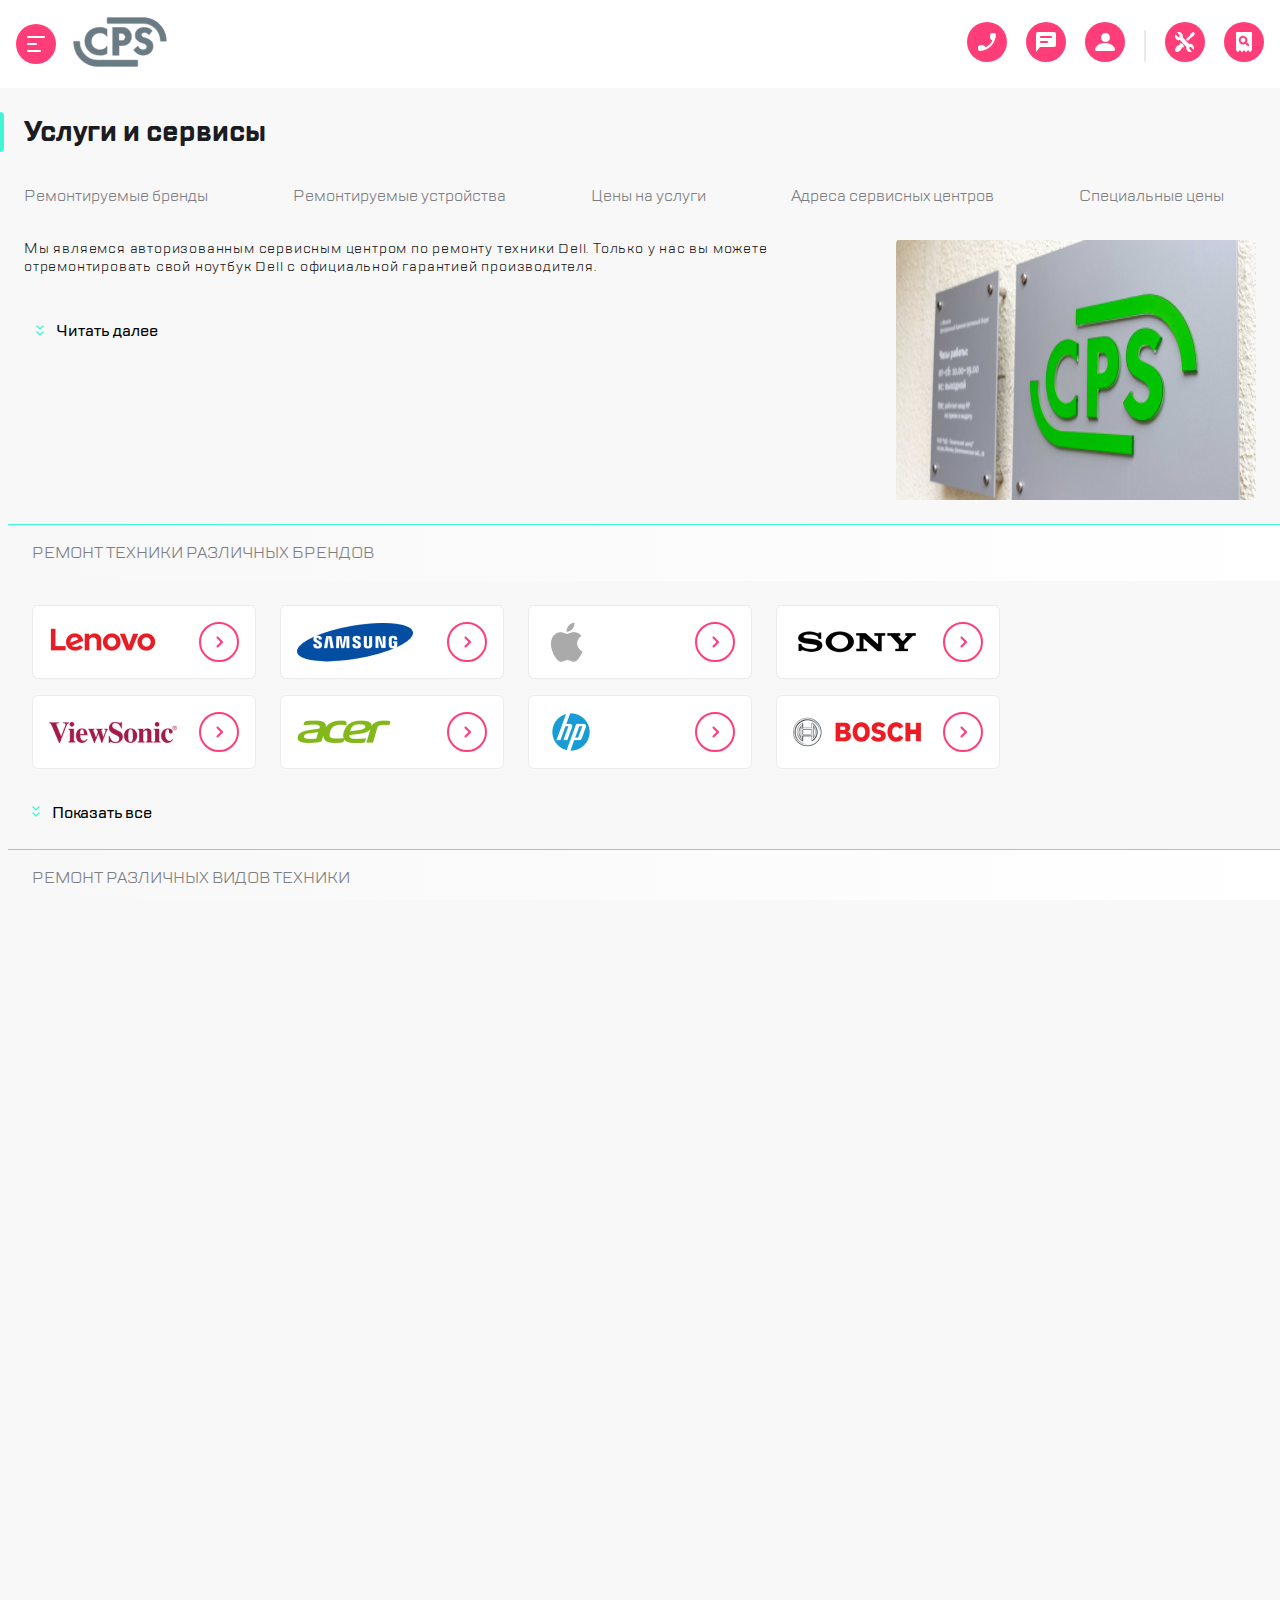
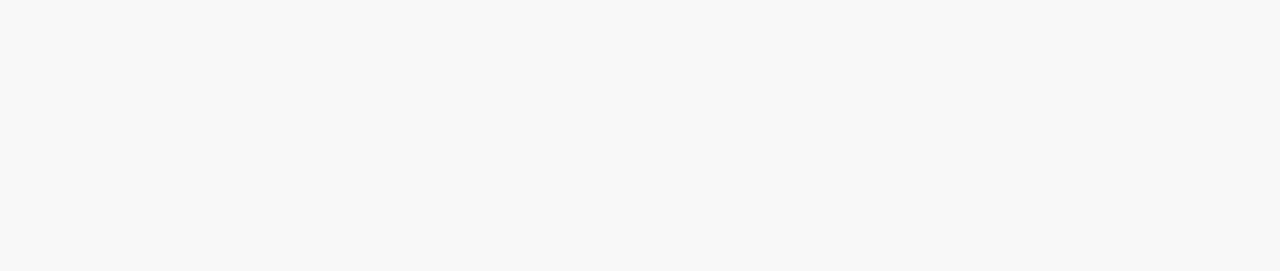
==== commit cb5c9ece: "Create indexfull.html for GitHub Pages" ====
--- a/index.html
+++ b/index.html
@@ -7,74 +7,102 @@
         <title>Макет #1</title>
     </head>
     <body>
-        <div class="sidebar-nav"> 
-            <header class="head">
-                <nav>
-                    <ul class="nav">
-                        <li class="head__not-desktop nav__item  border close"></li>
-                        <li class="nav__item"><img src="css/img/logo.svg" alt="" width="96" height="50"></li>
-                        <li class="nav__item--right">
-                            <ul class="nav">
-                                <li class="nav__item border search"></li>
-                            </ul>
-                        </li>
-                    </ul>
-                </nav>
-
-                <ul class="sidebar sidebar-menu">
-                    <li class="sidebar-menu__item sidebar-menu__item-activ">Ремонт техники</li>
-                    <li class="sidebar-menu__item">Услуги и сервисы</li>
-                    <li class="sidebar-menu__item">Корпоративным клиентам</li>
-                    <li class="sidebar-menu__item">Продавцам техники</li>
-                    <li class="sidebar-menu__item">Партнерам</li>
-                    <li class="sidebar-menu__item">Производителям</li>
-                    <li class="sidebar-menu__item">Наши сервисные центры</li>
-                    <li class="sidebar-menu__item">Контакты</li>
+        <div class="modal hidden" data-modal="1">
+            <div class="modal__wrapper">
+                <div class="modal__title">
+                    <span title="Закрыть окно" class="modal-close"></span>
+                    <h2>Обратная связь </h2> 
+                </div>
+                <div class="modal__input">    
+                    <input type="text" placeholder="Имя">
+                    <input type="text" placeholder="Телефон">
+                    <input type="text" placeholder="Электронная почта">
+                    <textarea name="text" placeholder="Сообщение"></textarea>
+                </div>
+                <div class="modal__text">
+                    Нажимая “отправить”, вы даете согласие на <a href="#">обработку персональных данных</a> и соглашаетесь с нашей <a href="#">политикой конфиденциальности</a>
+                </div>
+                <div class="modal__btn">
+                    <button>
+                        Отправить
+                    </button>
+                </div>
+            </div>
+        </div>
+    
+        <div class="modal hidden" data-modal="2">
+            <div class="modal__wrapper">
+                <div class="modal__title">
+                    <span title="Закрыть окно" class="modal-close"></span>
+                    <h2>Заказать звонок</h2> 
+                </div>
+                <div class="modal__input">    
+                    <input type="text" placeholder="Телефон">
+                </div>
+                <div class="modal__text">
+                    Нажимая “отправить”, вы даете согласие на <a href="#">обработку персональных данных</a> и соглашаетесь с нашей <a href="#">политикой конфиденциальности</a>
+                </div>
+                <div class="modal__btn">
+                    <button>
+                        Отправить
+                    </button>
+                </div>
+            </div>
+        </div>
+
+        <header class="header">
+            <nav>
+                <ul class="nav">
+                    <li class="nav__item border nav__not-desktop burger "></li>
+                    <li class="nav__item"><img src="css/img/logo.svg" alt="" width="96" height="50"></li>
+                    <li class="nav__item--right">
+                            <span class="nav__item border call not-mobial nav__not-desktop open-modal" data-modal="2"></span>
+                            <span class="nav__item border chat not-mobial nav__not-desktop open-modal" data-modal="1"></span>
+                            <span class="nav__item border profile not-mobial nav__not-desktop"></span>
+                            <span class="nav__item devider nav__not-desktop"></span>
+                            <span class="nav__item border repair-request nav__not-desktop"></span>
+                            <span class="nav__item border repair-status nav__not-desktop"></span>
+                            <span class="nav__item border search desktop"></span>
+                    </li>
                 </ul>
-            </header>
-
-            <footer class="footer sidebar">
-                <div>
-                    <span class="footer__nav border call"></span>
-                    <span class="footer__nav border chat"></span>
-                    <span class="footer__nav border profile"></span>
-                </div>  
-                <div class="email">mail@cps.com</div>
-                <h2 class="phone">8 800 890 8900</h2>
-                <div class="lang">
-                    <span class="lang--activ">RU</span>
-                    <span>EN</span>
-                    <span>CN</span>
-                </div>
-                
-            </footer>
-        </div>
-
+                <div class="sidebar-nav desktop">
+                    <div class="bluer">
+                        <ul class="sidebar sidebar-menu">
+                            <li class="sidebar-menu__item sidebar-menu__item-activ">Ремонт техники</li>
+                            <li class="sidebar-menu__item">Услуги и сервисы</li>
+                            <li class="sidebar-menu__item">Корпоративным клиентам</li>
+                            <li class="sidebar-menu__item">Продавцам техники</li>
+                            <li class="sidebar-menu__item">Партнерам</li>
+                            <li class="sidebar-menu__item">Производителям</li>
+                            <li class="sidebar-menu__item">Наши сервисные центры</li>
+                            <li class="sidebar-menu__item">Контакты</li>
+                        </ul>
+                        
+                        <div class="sidebar footerNav">
+                            <div>
+                                <span class="footerNav__right border call open-modal" data-modal="2"></span>
+                                <span class="footerNav__right border chat open-modal" data-modal="1"></span>
+                                <span class="footerNav__right border profile"></span>
+                            </div>  
+                            <div class="email">mail@cps.com</div>
+                            <h2 class="phone">8 800 890 8900</h2>
+                            <div class="lang">
+                                <span class="lang--activ">RU</span>
+                                <span>EN</span>
+                                <span>CN</span>
+                            </div>
+                        </div>
+                    </div>
+                </div>
+            </nav>
+        </header>
         <div class="container">
-            <header class="head__not-desktop">
-                <nav>
-                    <ul class="nav">
-                        <li class="nav__item border burger"></li>
-                        <li class="nav__item"><img src="css/img/logo.svg" alt="" width="96" height="50"></li>
-                        <li class="nav__item--right">
-                            <ul class="nav ">
-                                <li class="nav__item border call not-mobial"></li>
-                                <li class="nav__item border chat not-mobial"></li>
-                                <li class="nav__item border profile not-mobial"></li>
-                                <li class="nav__item devider"></li>
-                                <li class="nav__item border repair-request"></li>
-                                <li class="nav__item border repair-status"></li>
-                            </ul>
-                        </li>
-                    </ul>
-                </nav>
-            </header>
             <main class="main-content">
                 <div class="main">
                     <h1 class="main__title">Услуги и сервисы</h1> 
                     <div class="desktop right">
-                        <div class="item">Оставить заявку <div class="border repair-request border__indent--right"></div></div>
-                        <div class="item">Статус ремонта <div class="border repair-status border__indent--right"></div></div>
+                        <div class="item">Оставить заявку <div class="border repair-request right__border--indent "></div></div>
+                        <div class="item">Статус ремонта <div class="border repair-status right__border--indent "></div></div>
                     </div>
                 </div>
 
@@ -86,34 +114,125 @@
                     <li class="sliderItems">Специальные цены</li>                
                 </ul>
 
-                <h2 class="desktop">Отзывы</h2>
-
-                <div class="main__post">
-                    <div>
-                        <p>Мы являемся авторизованным сервисным центром по ремонту техники Dell. Только у нас вы можете отремонтировать свой ноутбук Dell с официальной гарантией производителя.
-                            <br><br>
-                            Мы успешно работаем с 1992 года и заслужили репутацию надежного партнера, что подтверждает большое количество постоянных клиентов. Мы гордимся тем, что к нам обращаются по рекомендациям и, в свою очередь, советуют нас родным и близким.
-                        </p>
-                        <a class="link--expand">Читать далее</a>
-                    </div>
-                    <img src="css/img/MG_3223.png" alt="" class="img-post">                   
-                </div>
-
-                <div class="slider--title">Ремонт техники различных брендов</div>
-                <div class="swiper mySwiper">
-                    <div class="swiper-wrapper">
-                        <div class="swiper-slide"><img src="css/img/brand/lenovo.png"></div>
-                        <div class="swiper-slide"><img src="css/img/brand/samsung.png"></div>
-                        <div class="swiper-slide"><img src="css/img/brand/apple.png"></div>
-                        <div class="swiper-slide"><img src="css/img/brand/sony.png"></div>
-                        <div class="swiper-slide"><img src="css/img/brand/viewsonic.png"></div>
-                        <div class="swiper-slide"><img src="css/img/brand/acer.png"></div>
-                        <div class="swiper-slide"><img src="css/img/brand/hp.png"></div>
-                        <div class="swiper-slide"><img src="css/img/brand/bosch.png"></div>
-                    </div>
-                    <div class="swiper-pagination desktop"></div>
-                </div>
+                <h2 class="feedback">Отзывы</h2>
+
+                <div class="main-content__post">
+                    <img src="css/img/MG_3223.png" alt="Logo" class="img-post">
+                    <p class="main-content__text main-content__height">Мы являемся авторизованным сервисным центром по ремонту техники Dell. Только у нас вы можете отремонтировать свой ноутбук Dell с официальной гарантией производителя.
+                        <br><br>
+                        Мы успешно работаем с 1992 года и заслужили репутацию надежного партнера, что подтверждает большое количество постоянных клиентов. Мы гордимся тем, что к нам обращаются по рекомендациям и, в свою очередь, советуют нас родным и близким.
+                    </p>
+                    <a class="link--expand">Читать далее</a>              
+                </div>
+
+                <div class="container-wrapper">
+                    <div class="slider--title">Ремонт техники различных брендов</div>
+                    <div class="swiper">
+                        <div class="swiper-wrapper swiper-wrapper--active">
+                            <div class="swiper-slide swiper__brand"><img src="css/img/brand/lenovo.png" alt="Brand Lenovo"></div>
+                            <div class="swiper-slide swiper__brand"><img src="css/img/brand/samsung.png" alt="Brand Samsung"></div>
+                            <div class="swiper-slide swiper__brand"><img src="css/img/brand/apple.png" alt="Brand Apple"></div>
+                            <div class="swiper-slide swiper__brand"><img src="css/img/brand/sony.png" alt="Brand Sony"></div>
+                            <div class="swiper-slide swiper__brand"><img src="css/img/brand/viewsonic.png" alt="Brand viewsonic"></div>
+                            <div class="swiper-slide swiper__brand"><img src="css/img/brand/acer.png" alt="Brand Acer"></div>
+                            <div class="swiper-slide swiper__brand"><img src="css/img/brand/hp.png" alt="Brand HP"></div>
+                            <div class="swiper-slide swiper__brand"><img src="css/img/brand/bosch.png" alt="Brand Bosch"></div>
+                            <div class="swiper-slide swiper__brand"><img src="css/img/brand/hp.png" alt="Brand HP"></div>
+                            <div class="swiper-slide swiper__brand"><img src="css/img/brand/bosch.png" alt="Brand Bosch"></div>
+                            <div class="swiper-slide swiper__brand"><img src="css/img/brand/hp.png" alt="Brand HP"></div>
+                            <div class="swiper-slide swiper__brand"><img src="css/img/brand/apple.png" alt="Brand Apple"></div>
+                        </div>
+                        <div class="swiper-pagination"></div>
+                    </div>
+                    <div class="btn">
+                        <div class="btn--text">
+                            <span class="span">Показать все</span>
+                        </div>
+                    </div>
+                </div>
+
+                <div class="container-wrapper">
+                    <div class="slider--title">Ремонт различных видов техники</div>
+                    <div class="swiper">
+                        <div class="swiper-wrapper swiper-wrapper--active swiper__boxs--widht">
+                            <div class="swiper-slide swiper__boxs">Ремонт ноутбуков</div>
+                            <div class="swiper-slide swiper__boxs">Ремонт планшетов</div>
+                            <div class="swiper-slide swiper__boxs">Ремонт ПК</div>
+                            <div class="swiper-slide swiper__boxs">Ремонт мониторов</div>
+                            <div class="swiper-slide swiper__boxs">Ремонт консолей</div>
+                        </div>
+                        <div class="swiper-pagination"></div>
+                    </div>
+                    <div class="btn">
+                        <div class="btn--text">
+                            <span class="span">Показать все</span>
+                        </div>
+                    </div>
+                </div>
+
+                <div class="container-wrapper">
+                    <div class="slider--title">ЦЕНЫ НА УСЛУГИ</div>
+                    <div class="swiper swiper-tables">
+                        <div class="tables-th tables-th-hidden">
+                            <span>Ремонтные услуги</span>
+                            <span>Цена</span>
+                            <span>Срок</span>
+                        </div>
+                        <div class="swiper-wrapper  tables">
+                            <div class="swiper-slide tables-td">
+                                <div><span>Ремонтные услуги</span> Диагностика</div>
+                                <div><span>Цена</span> Бесплатно</div>
+                                <div><span>Срок</span>30 мин</div>
+                                <div class="btn-submit">Заказать</div>
+                            </div>
+                            <div class="swiper-slide tables-td">
+                                <div><span>Ремонтные услуги</span> Замена дисплея</div>
+                                <div><span>Цена</span> 1000 р</div>
+                                <div><span>Срок</span> 30-120 мин</div>
+                                <div class="btn-submit">Заказать</div>
+                            </div>
+                            <div class="swiper-slide tables-td">
+                                <div><span>Ремонтные услуги</span> Замена полифонического динамика</div>
+                                <div><span>Цена</span> 1000 р</div>
+                                <div><span>Срок</span> 30-120 мин</div>
+                                <div class="btn-submit">Заказать</div>
+                            </div>
+                            <div class="swiper-slide tables-td">
+                                <div><span>Ремонтные услуги</span> Тестирование c выдачей заключения</div>
+                                <div><span>Цена</span> 1000 р</div>
+                                <div><span>Срок</span> 30-120 мин</div>
+                                <div class="btn-submit">Заказать</div>
+                            </div>
+                            <div class="swiper-slide tables-td">
+                                <div><span>Ремонтные услуги</span> Замена программного обеспечения</div>
+                                <div><span>Цена</span> 1000 р</div>
+                                <div><span>Срок</span> 30-120 мин</div>
+                                <div class="btn-submit">Заказать</div>
+                            </div>
+                        </div>
+                        <div class="swiper-pagination"></div>
+                    </div>
+                </div>
+
+                <div class="container-wrapper">
+                    <div class="text">
+                    Все цены указаны с учетом НДС. Стоимость ремонта указана на единичную услугу. Для получения коммерческого предложения на постоянное обслуживание, оставьте заявку.
+                    </div>
+                    <a href="#" class="text--offer">Получить коммерческое предложение <span></span></a>
+                </div>
+
             </main>
-          </div>
+            <footer class="footer">
+                <div class="footer__item">© 2019 CPS <br> Разработано командой Apesong</div>
+                <div class="footer__item">Политика конфиденциальности</div>
+                <div class="footer__item">Информация, размещенная на данной странице, не является публичной офертой</div>
+            </footer>
+        </div>
+
+        <script src="https://cdn.jsdelivr.net/npm/swiper@8/swiper-bundle.min.js"></script>
+        <script src="js/nav.js"></script>
+        <script src="js/main.js"></script>
+        <script src="js/modal.js"></script>
+        <script src="js/swiper.js"></script>
     </body>
-</html>
+</html>--- a/css/main.css
+++ b/css/main.css
@@ -1,3 +1,8 @@
+@import url("footer.css");
+@import url("modal.css");
+@import url("nav.css");
+@import url("swiper.css");
+
 @font-face {
     font-family: 'TT Lakes';
     src: url('font/TTLakes-Bold.eot');
@@ -46,52 +51,18 @@
     overflow-x: hidden;
 }
 
-body {
-    display:flex;
-    justify-content: space-around;
-}
-
 ul li {
     list-style-type: none;
 }
 
 @media screen and (min-width: 320px) and (max-width: 767px) {
-
-    /* Навигация */
-    .nav {
-        height: 88px;
-        background: #FFFFFF;  
-        display: flex;
-        justify-content:flex-start;
-        align-items: center;
-        padding-left: 16px;
-    }
-
     .container {
         margin-left: auto;
     }
 
-    .nav__item {
-        margin-right: 16px;
-    }
-
-    .nav__item--right:last-child {
-        margin-left: auto;
-    }
-
-    .border {
-        min-width: 40px;
-        min-height: 40px;
-        background: #FF3E79;
-        border-radius: 50%;
-    }
-
-    .devider {
-        width: 2px;
-        height: 32px;
-        background: #EAEAEA;
-        margin-top: 4px;
-        border-radius: 1px;
+    .container-wrapper {
+        margin-top: 24px;
+        margin-left: -16px;
     }
 
     /* Основной блок */
@@ -123,8 +94,12 @@
     /* блок слайдер */
 
     .sliderMenu {
+        display:-webkit-box;
+        display:-ms-flexbox;
         display:flex;
-        justify-content: space-between;
+        -webkit-box-pack: justify;
+            -ms-flex-pack: justify;
+                justify-content: space-between;
         overflow:hidden;
         overflow-x: scroll;
         margin-top: 24px;
@@ -136,9 +111,15 @@
     }
 
     .sliderItems {
-        display: flex;
-        justify-content:flex-start;
-        align-items: center;
+        display: -webkit-box;
+        display: -ms-flexbox;
+        display: flex;
+        -webkit-box-pack:start;
+            -ms-flex-pack:start;
+                justify-content:flex-start;
+        -webkit-box-align: center;
+            -ms-flex-align: center;
+                align-items: center;
         font-size: 16px;
         line-height: 24px;
         white-space: nowrap;
@@ -147,22 +128,44 @@
         padding-right: 16px;
     }
 
-    .sliderActiv {
+    .sliderItems:hover {
         padding-left: 16.54px;
         padding-right: 9.3px;
         margin-right: 16px;;
-        display: flex;
-        align-items:center;
-        box-sizing: border-box;
+        display: -webkit-box;;
+        display: -ms-flexbox;;
+        display: flex;
+        -webkit-box-align:center;
+            -ms-flex-align:center;
+                align-items:center;
+        -webkit-box-sizing: border-box;
+                box-sizing: border-box;
         background: #FFFFFF;
         border: 2px solid #B8FFEC;
         border-radius: 6px;
     }
 
     /* Блок поста */
-    .main__post{
-        margin-top: 24px;
-    }
+    .main-content__post {
+        margin-top: 24px;
+        display: -webkit-box;
+        display: -ms-flexbox;
+        display: flex;
+        -webkit-box-orient: vertical;
+        -webkit-box-direction: reverse;
+            -ms-flex-direction: column-reverse;
+                flex-direction: column-reverse;
+    }
+
+    .main-content__post > p:nth-of-type(1) {
+        order: 1;
+      }
+      .main-content__post > a:nth-of-type(2) {
+        order: 2;
+      }
+      .main-content__post > img:nth-of-type(3) {
+        order: 3;
+      }
 
     .link--expand {
         position: relative;
@@ -172,20 +175,7 @@
         font-weight:500;
     }
 
-    .link--expand:before {
-        content: "";
-        position: absolute;
-        width: 16px;
-        height: 100%;
-        left: 12px;
-        z-index: 10;
-        background-repeat: no-repeat;
-        background-position: left;
-        background-image: url('img/expand.svg');
-    }
-
-    p {
-        height: 90px;
+    .main-content__text {
         color: #1B1C21;
         font-size: 14px;
         line-height: 18px;
@@ -193,94 +183,80 @@
         overflow: hidden;
     }
 
+    .main-content__height {
+        max-height: 90px;
+    }
+
     .img-post {
-        max-width: 320px;
-        display: flex;
-        justify-content: center;
-        align-items:stretch;
+        width: 100%;
+        height: 100%;
         margin-top: 20px;
         margin-left: -16px;
     }
 
-    .swiper-wrapper {
-        display: inline-flex;
-        padding-left: 16px;
+    .desktop, .not-mobial, .btn, .feedback, .tables-th-hidden {
+        visibility: hidden;
+        display: none !important;
+    }
+
+
+    .text--offer {
+        font-family: 'TT Lakes';
+        font-size: 16px;
+        line-height: 24px;
+        letter-spacing: -0.2px;
+        font-weight: 500;
+    
+        color: #1B1C21;
+        text-decoration: none;
+        position: relative;
+    
+        width: 192px;
+        margin-left: 24px;
+    }
+
+    .text {
+        margin-left: 24px;
+        font-family: 'TT Lakes';
+        font-size: 14px;
+        line-height: 20px;
+        letter-spacing: 0.2px;
+        color: #1B1C21;
+        width: 288px;
+        height: 138px;
+    }
+    
+    .text--offer span::after {
+        content: url('img/line.svg');
+        position: absolute;
+        right: -14px;
+        bottom: -2px;
+    }
+
+    .footer {
+        border-top: 1px solid #41F6D7;
+        font-family: 'TT Lakes';
+        font-size: 14px;
+        line-height: 16px;
+        text-align: center;
+        color: #7E7E82;
+        mix-blend-mode: normal;
+        opacity: 0.72;
+        margin-top: 40px;
         padding-top: 16px;
-        margin-bottom: 32px;
-    }
-    
-    .swiper-slide {
-        position: relative;
-        padding: 16px 16px;
-        width: 200px;
-        height: 40px;
-        background: #FFFFFF;
-        border: 1px solid #EAEAEA;
-        border-radius: 6px;
-        margin-right: 24px;
-        display: flex;
-            -webkit-box-align: center;
-            -ms-flex-align: center;
-            -webkit-align-items: center;
-            align-items: center;
-    }
-    
-    .swiper-slide::after {
-        content: "";
-        position: absolute;
-        width: 40px;
-        height: 40px;
-        right: 16px;
-        z-index: 10;
-        background-repeat: no-repeat;
-        background-image: url('img/go.svg');
-    }
-
-    .desktop, .not-mobial {
-        visibility: hidden;
-        display: none;
-    }
-
-}
-
-@media screen and (min-width: 768px) and (max-width: 1119px)  {
-
-    /* Навигация */
-    .nav {
-        display: flex;
-        justify-content:flex-start;
-        align-items: center;
-        height: 88px;
-        background: #FFFFFF;  
-        padding-left: 16px;
-    }
-
-    .nav__item {
-        margin-right: 16px;
-    }
-
-    .nav__item--right:last-child {
-        margin-left: auto;
-    }
-
-    .devider {
-        width: 2px;
-        height: 32px;
-        background: #EAEAEA;
-        border-radius: 1px;
-    }
-
-    .border {
-        width: 40px;
-        height: 40px;
-        background: #FF3E79;
-        border-radius: 50%;
-    }
-
-    /* Основной блок */
+        padding-bottom: 19px;
+    }
+}
+
+@media screen and (min-width: 768px) and (max-width: 1439px)  {
     .main-content {
-        padding-left: 16px;
+        padding-left: 24px;
         padding-right: 24px;
+    }
+
+    .container-wrapper {
+        margin-top: 24px;
+        margin-left: -16px;
     }
 
     .main__title {
@@ -295,7 +271,7 @@
     .main__title:before  {
         content: "";
         position: absolute;
-        left: -16px;
+        left: -24px;
         width: 4px;
         height: 100%;
         background-color: #41f6d7;
@@ -306,8 +282,12 @@
 
     /* блок слайдер */
     .sliderMenu {
+        display:-webkit-box;
+        display:-ms-flexbox;
         display:flex;
-        justify-content: space-between;
+        -webkit-box-pack: justify;
+            -ms-flex-pack: justify;
+                justify-content: space-between;
         overflow:hidden;
         overflow-x: scroll;
         margin-top: 24px;
@@ -328,26 +308,33 @@
         font-size: 16px;
         line-height: 24px;
 
-        display: flex;
-        justify-content:flex-start;
-        align-items: center;
+        display: -webkit-box;
+
+        display: -ms-flexbox;
+
+        display: flex;
+        -webkit-box-pack:start;
+            -ms-flex-pack:start;
+                justify-content:flex-start;
+        -webkit-box-align: center;
+            -ms-flex-align: center;
+                align-items: center;
         white-space: nowrap;
 
     }
 
-    .sliderActiv {
+    .sliderItems:hover {
         padding-left: 16px;
-        box-sizing: border-box;
+        -webkit-box-sizing: border-box;
+                box-sizing: border-box;
         background: #FFFFFF;
         border: 2px solid #B8FFEC;
         border-radius: 6px;
     }
 
     /* Блок поста */
-    .main__post {
-        display: flex;
-        justify-content:space-between;
-        align-items:flex-start;
+    .main-content__post {
+        display: flow-root;
         margin-top: 24px;
     }
 
@@ -358,22 +345,10 @@
         padding-left: 32px;
         margin-top: 24px;
         font-weight:500;
-    }
-
-    .link--expand:before {
-        content: "";
-        position: absolute;
-        width: 16px;
-        height: 100%;
-        left: 12px;
-        z-index: 10;
-        background-repeat: no-repeat;
-        background-position: left;
-        background-image: url('img/expand.svg');
-    }
-
-    p {
-        width: 312px;
+        display: block;
+    }
+
+    .main-content__text {
         color: #1B1C21;
         font-size: 14px;
         line-height: 18px;
@@ -382,99 +357,114 @@
         padding-bottom: 10px;
     }
 
+    .main-content__height {
+        height: 45px;
+    }
+
     .img-post {
         width: 360px;
         height: 260px;
-        display: flex;
-        justify-content: center;
-        align-items:stretch;
+        float: right;
+        padding-left: 5px;
         border-radius: 2%
     }
 
-    .swiper-wrapper {
-        display: flex;
-        justify-content: flex-start;
-        flex-wrap: wrap;
-        padding-left: 16px;
-        padding-top: 16px;
-        margin-bottom: 32px;
-    }
-    
-    .swiper-slide {
-        position: relative;
-        padding: 16px 16px;
-        width: 190px;
-        height: 40px;
-        background: #FFFFFF;
-        border: 1px solid #EAEAEA;
-        border-radius: 6px;
-        margin-right: 24px;
-        margin-bottom: 16px;
-
-        display: flex;
+    .text--offer {
+        font-family: 'TT Lakes';
+        font-size: 16px;
+        line-height: 24px;
+        letter-spacing: -0.2px;
+        font-weight: 500;
+    
+        color: #1B1C21;
+        text-decoration: none;
+        position: relative;
+    
+        width: 192px;
+        margin-left: 24px;
+    }
+
+   
+
+    .text {
+        margin-left: 24px;
+        font-family: 'TT Lakes';
+        font-size: 14px;
+        line-height: 20px;
+        letter-spacing: 0.2px;
+        color: #1B1C21;
+        width: 421px;
+        height: 60px;
+    }
+    
+    .text--offer span::after {
+        content: url('img/line.svg');
+        position: absolute;
+        right: -14px;
+        bottom: -2px;
+    }
+    
+    .desktop, .feedback {
+        visibility: hidden;
+        display: none !important;
+    }
+}
+
+@media (min-width: 1440px)  {
+
+    body {
+        display:-ms-grid;
+        display:grid;
+        -ms-grid-columns: 320px 1120px;
+        grid-template-columns: 320px 1120px;
+        /*justify-content: space-around;*/
+    }
+    
+    .container {
+        /*max-width: 1120px;*/
+        margin-right: auto;
+        display: -webkit-box;
+        display: -ms-flexbox;
+        display: flex;
+        -webkit-box-orient: vertical;
+        -webkit-box-direction: normal;
+            -ms-flex-direction: column;
+                flex-direction: column;
+        position:relative;
+    }
+
+    .container-wrapper {
+        margin-top: 13.13px;
+        margin-left: -34px;
+    }
+
+    .main {
+        display: -webkit-box;
+        display: -ms-flexbox;
+        display: flex;
+        -webkit-box-pack: justify;
+            -ms-flex-pack: justify;
+                justify-content: space-between;
         -webkit-box-align: center;
-        -ms-flex-align: center;
-        -webkit-align-items: center;
-        align-items: center;
-    }
-    
-    .swiper-slide::after {
-        content: "";
-        position: absolute;
-        width: 40px;
-        height: 40px;
-        right: 16px;
-        z-index: 10;
-        background-repeat: no-repeat;
-        background-image: url('img/go.svg');
-    }
-
-    .desktop {
-        visibility: hidden;
-        display: none;
-    }
-}
-
-@media (min-width: 1120px)  and (max-width: 1439px)  {
-    /* Навигация */
-    .nav {
-        height: 88px;
-        background: #FFFFFF;  
-        display: flex;
-        justify-content:flex-start;
-        align-items: center;
-        padding-left: 16px;
-    }
-
-    .nav__item {
-        margin-right: 16px;
-    }
-
-    .nav__item--right:last-child {
-        margin-left: auto;
-    }
-
-    .container {
-        max-width: 1120px;
-        margin-right: auto;
-    }
-    .main {
-        display: flex;
-        justify-content: space-between;
-        align-items: center;
+            -ms-flex-align: center;
+                align-items: center;
         margin: auto;
     }
 
     .item {
         position: relative;
+        display: -webkit-inline-box;
+        display: -ms-inline-flexbox;
         display: inline-flex;
-        align-items: center;
+        -webkit-box-align: center;
+            -ms-flex-align: center;
+                align-items: center;
         color: #1B1C21;
         margin-left: 32px;
         font-weight:500;
     }
 
-    .border__indent--right {margin-left: 8px;}
+    .right__border--indent {margin-left: 8px;}
 
     .right::last-child {    
         margin-left: auto;
@@ -500,17 +490,10 @@
         font-weight:500;
     }
 
-    .border {
-        display: inline-flex;
-        width: 40px;
-        height: 40px;
-        background: #FF3E79;
-        border-radius: 50%;
-    }
 
     /* Основной блок */
     .main-content {
-        padding-left: 16px;
+        padding-left: 34px;
         margin-right: 24px;
     }
 
@@ -526,7 +509,7 @@
     .main__title:before  {
         content: "";
         position: absolute;
-        left: -16px;
+        left: -34px;
         width: 4px;
         height: 100%;
         background-color: #41f6d7;
@@ -537,8 +520,12 @@
 
     /* блок слайдер */
     .sliderMenu {
+        display:-webkit-box;
+        display:-ms-flexbox;
         display:flex;
-        justify-content: space-between;
+        -webkit-box-pack: justify;
+            -ms-flex-pack: justify;
+                justify-content: space-between;
         overflow:hidden;
         overflow-x: scroll;
         padding-top: 24px;
@@ -550,9 +537,15 @@
     }
 
     .sliderItems {
-        display: flex;
-        justify-content:flex-start;
-        align-items: center;
+        display: -webkit-box;
+        display: -ms-flexbox;
+        display: flex;
+        -webkit-box-pack:start;
+            -ms-flex-pack:start;
+                justify-content:flex-start;
+        -webkit-box-align: center;
+            -ms-flex-align: center;
+                align-items: center;
         font-size: 16px;
         line-height: 24px;
         white-space: nowrap;
@@ -561,24 +554,31 @@
         padding-right: 16px;
     }
 
-    .sliderActiv {
+    .sliderItems:hover {
         padding-left: 16.54px;
         padding-right: 9.3px;
         margin-right: 16px;;
-        display: flex;
-        align-items:center;
-        box-sizing: border-box;
+        display: -webkit-box;;
+        display: -ms-flexbox;;
+        display: flex;
+        -webkit-box-align:center;
+            -ms-flex-align:center;
+                align-items:center;
+        -webkit-box-sizing: border-box;
+                box-sizing: border-box;
         background: #FFFFFF;
         border: 2px solid #B8FFEC;
         border-radius: 6px;
     }
 
     /* Блок поста */
-    .main__post {
-        display: flex;
-        justify-content:space-between;
-        align-items:flex-start;
-        margin-top: 24px;
+    .main-content__post {
+        margin-top: 24px;
+        display: flow-root;
+    }
+
+    .main-content__post img {
+        margin-left: auto;
     }
 
     .link--expand {
@@ -589,22 +589,11 @@
         padding-left: 32px;
         color: #1B1C21;
         font-weight:500;
-    }
-
-    .link--expand:before {
-        content: "";
-        position: absolute;
-        width: 16px;
-        height: 100%;
-        left: 12px;
-        z-index: 10;
-        background-repeat: no-repeat;
-        background-position: left;
-        background-image: url('img/expand.svg');
-    }
-
-    p {
-        min-width: 50%;
+        display: block;
+        margin-top: 24px;
+    }
+
+    .main-content__text {
         color: #1B1C21;
         font-size: 14px;
         line-height: 18px;
@@ -613,439 +602,93 @@
         padding-bottom: 13.78px;
     }
 
+    .main-content__height {
+        height: 60px;
+    }
+
     .img-post {
         width: 532px;
         height: 360px;
-        border-radius: 2%
-    }
-
-    .swiper-wrapper {
-        display: flex;
-        justify-content: flex-start;
-        flex-wrap: wrap;
-        padding-left: 16px;
-        padding-top: 16px;
-        margin-bottom: 32px;
-    }
-    
-    .swiper-slide {
-        position: relative;
-        padding: 16px 16px;
-        width: 190px;
-        height: 40px;
-        background: #FFFFFF;
-        border: 1px solid #EAEAEA;
-        border-radius: 6px;
-        margin-right: 24px;
-        margin-bottom: 16px;
-
-        display: flex;
-        -webkit-box-align: center;
+        border-radius: 2%;
+        float: right;
+        padding-left: 5px;
+    }
+
+    .nav__not-desktop, .head__not-desktop, .close {
+        visibility: hidden;
+        display: none !important;
+    }
+
+    .text--offer {
+        font-family: 'TT Lakes';
+        font-size: 16px;
+        line-height: 24px;
+        letter-spacing: -0.2px;
+        font-weight: 500;
+    
+        color: #1B1C21;
+        text-decoration: none;
+        position: relative;
+    
+        width: 192px;
+        margin-left: 32px;
+    }
+
+    .text {
+        margin-left: 32px;
+        font-family: 'TT Lakes';
+        font-size: 14px;
+        line-height: 20px;
+        letter-spacing: 0.2px;
+        color: #1B1C21;
+        width: 421px;
+        height: 60px;
+    }
+    
+    .text--offer span::after {
+        content: url('img/line.svg');
+        position: absolute;
+        right: -14px;
+        bottom: -2px;
+    }
+}
+
+
+.link--expand:before {
+    content: url('img/expand.svg');
+    position: absolute;
+    width: 16px;
+    height: 100%;
+    left: 12px;
+    z-index: 10;
+}
+
+.btn::before{
+    display: block;
+    content: url("img/expand.svg");
+    position: absolute;
+    -webkit-box-align: center;
         -ms-flex-align: center;
-        -webkit-align-items: center;
-        align-items: center;
-    }
-    
-    .swiper-slide::after {
-        content: "";
-        position: absolute;
-        width: 40px;
-        height: 40px;
-        right: 16px;
-        z-index: 10;
-        background-repeat: no-repeat;
-        background-image: url('img/go.svg');
-    }
-
-    .head__not-desktop, .display1120 {
-        visibility: hidden;
-        display: none;
-    }
-}
-
-@media (min-width: 1440px)  {
-
-    /* Навигация */
-    .nav {
-        height: 88px;
-        background: #FFFFFF;  
-        display: flex;
-        justify-content:flex-start;
-        align-items: center;
-        padding-left: 16px;
-    }
-
-    .nav__item {
-        margin-right: 16px;
-    }
-
-    .nav__item--right:last-child {
-        margin-left: auto;
-    }
-
-    .container {
-        max-width: 1120px;
-        margin-right: auto;
-    }
-
-    .main {
-        display: flex;
-        justify-content: space-between;
-        align-items: center;
-        margin: auto;
-    }
-
-    .item {
-        position: relative;
-        display: inline-flex;
-        align-items: center;
-        color: #1B1C21;
-        margin-left: 32px;
-        font-weight:500;
-    }
-
-    .border__indent--right {margin-left: 8px;}
-
-    .right::last-child {    
-        margin-left: auto;
-    }
-
-    .right {
-        font-size: 16px;
-        line-height: 24px;
-        letter-spacing: -0.2px;
-        color: #7E7E82;
-        padding-top: 24px;
-        padding-left: 32px;
-        font-weight:500;
-    }
-
-    .main-content h2 {
-        font-size: 16px;
-        line-height: 24px;
-        letter-spacing: -0.2px;
-        color: #7E7E82;
-        padding-top: 24px;
-        padding-left: 32px;
-        font-weight:500;
-    }
-
-    .border {
-        display: inline-flex;
-        width: 40px;
-        height: 40px;
-        background: #FF3E79;
-        border-radius: 50%;
-    }
-
-    /* Основной блок */
-    .main-content {
-        padding-left: 16px;
-        margin-right: 24px;
-    }
-
-    .main__title {
-        position: relative;
-        margin-top: 24px;
-        color: #1B1C21;
-        font-size: 28px;
-        line-height: 40px;
-        font-weight: 900;
-    }
-
-    .main__title:before  {
-        content: "";
-        position: absolute;
-        left: -16px;
-        width: 4px;
-        height: 100%;
-        background-color: #41f6d7;
-        border-top-right-radius: 4px;
-        border-bottom-right-radius: 4px;
-        z-index: 10;
-    }
-
-    /* блок слайдер */
-    .sliderMenu {
-        display:flex;
-        justify-content: space-between;
-        overflow:hidden;
-        overflow-x: scroll;
-        padding-top: 24px;
-        color: #7E7E82;
-    }
-
-    .sliderMenu::-webkit-scrollbar {
-        display: none;
-    }
-
-    .sliderItems {
-        display: flex;
-        justify-content:flex-start;
-        align-items: center;
-        font-size: 16px;
-        line-height: 24px;
-        white-space: nowrap;
-        height: 40px;
-        color: #7E7E82;
-        padding-right: 16px;
-    }
-
-    .sliderActiv {
-        padding-left: 16.54px;
-        padding-right: 9.3px;
-        margin-right: 16px;;
-        display: flex;
-        align-items:center;
-        box-sizing: border-box;
-        background: #FFFFFF;
-        border: 2px solid #B8FFEC;
-        border-radius: 6px;
-    }
-
-    /* Блок поста */
-    .main__post {
-        display: flex;
-        justify-content:space-between;
-        align-items:flex-start;
-        margin-top: 24px;
-    }
-
-    .link--expand {
-        position: relative;
-        font-size: 16px;
-        line-height: 24px;
-
-        padding-left: 32px;
-        color: #1B1C21;
-        font-weight:500;
-    }
-
-    .link--expand:before {
-        content: "";
-        position: absolute;
-        width: 16px;
-        height: 100%;
-        left: 12px;
-        z-index: 10;
-        background-repeat: no-repeat;
-        background-position: left;
-        background-image: url('img/expand.svg');
-    }
-
-    p {
-        min-width: 50%;
-        color: #1B1C21;
-        font-size: 14px;
-        line-height: 18px;
-        letter-spacing: 0.8px;
-        overflow: hidden;
-        padding-bottom: 13.78px;
-    }
-
-    .img-post {
-        width: 532px;
-        height: 360px;
-        border-radius: 2%
-    }
-
-    .swiper-wrapper {
-        display: flex;
-        justify-content: flex-start;
-        flex-wrap: wrap;
-        padding-left: 16px;
-        padding-top: 16px;
-        margin-bottom: 32px;
-    }
-    
-    .swiper-slide {
-        position: relative;
-        padding: 16px 16px;
-        width: 190px;
-        height: 40px;
-        background: #FFFFFF;
-        border: 1px solid #EAEAEA;
-        border-radius: 6px;
-        margin-right: 24px;
-        margin-bottom: 16px;
-
-        display: flex;
-        -webkit-box-align: center;
-        -ms-flex-align: center;
-        -webkit-align-items: center;
-        align-items: center;
-    }
-    
-    .swiper-slide::after {
-        content: "";
-        position: absolute;
-        width: 40px;
-        height: 40px;
-        right: 16px;
-        z-index: 10;
-        background-repeat: no-repeat;
-        background-image: url('img/go.svg');
-    }
-
-
-
-    .head__not-desktop {
-        visibility: hidden;
-        display: none;
-    }
-}
-
-.sidebar-nav {
-    width: 320px;
-    height: 100%;
-    background-color: #fff;
-    display: flex;
-    flex-direction: column;
+            align-items: center;
+    height: 10.29px;
+    width: 7.41px;
+    top: 3px;
+    
+}
+
+.arrows.btn::before{
+    -webkit-transform: rotate(180deg);
+        -ms-transform: rotate(180deg);
+            transform: rotate(180deg);
+    top: 5px;
+}
+
+.btn--text{
+    padding-left: 20px;
+    font-family: 'TT Lakes';
+    font-style: normal;
+    font-weight: 500;
     font-size: 16px;
     line-height: 24px;
-}
-
-.head {
-    flex: 1 0 auto;
-}
-
-.footer {
-    margin-top: 32px;
-    flex: 0 0 auto;
-    margin-bottom: 32px;
-}
-
-.sidebar {
-    padding-left: 24px;
-}
-
-.sidebar-menu__item {
-    position: relative;
-    font-size: 16px;
-    line-height: 24px;
-    padding-top: 32px;
-    color: #1B1C21;
-    font-weight:500;
-}
-
-.sidebar-menu__item-activ:before {
-    content: "";
-    position: absolute;
-    left: -24px;
-    width: 4px;
-    height: 32px;
-    background-color: #41f6d7;
-    border-top-right-radius: 4px;
-    border-bottom-right-radius: 4px;
-    z-index: 10;
-}
-
-.border:hover {
-    opacity: 0.5;
-    width: 50px;
-    height: 50px;
-    border:#1B1C21 1px solid;
-    -webkit-transition: All 0.8s ease;
-    -moz-transition: All 0.8s ease;
-    -o-transition: All 0.8s ease;
-    -ms-transition: All 0.8s ease;
-    transition: All 0.8s ease;
-
-}
-
-.burger  {
-    background-repeat: no-repeat;
-    background-position: center;
-    background-image: url('img/burger.svg') ;
-}
-
-.close { 
-    background-repeat: no-repeat;
-    background-position: center;
-    background-image: url('img/close.svg');
-}
-
-.call  {
-    background-repeat: no-repeat;
-    background-position: center;
-    background-image: url('img/call.svg');
-}
-.chat  {
-    background-repeat: no-repeat;
-    background-position: center;
-    background-image: url('img/chat.svg');
-}
-
-.profile  {
-    background-repeat: no-repeat;
-    background-position: center;
-    background-image: url('img/profile.svg');
-}
-
-.search { 
-    background-repeat: no-repeat;
-    background-position: center;
-    background-image: url('img/search.svg');
-}
-
-.repair-status {
-    background-repeat: no-repeat;
-    background-position: center;
-    background-image: url('img/repair-status.svg');
-}
-
-.repair-request { 
-    background-repeat: no-repeat;
-    background-position: center;
-    background-image: url('img/repair-request.svg');
-}
-
-.footer__nav  {
-    margin-right: 16px;
-}
-
-.email {
-    padding-top: 16px;
-    font-weight:500;
-}
-
-.phone {
-    padding-top: 12px;
-    font-size: 24px;
-    line-height: 32px;
-}
-
-.lang {
-    padding-top: 40px;
-    font-weight:500;
-}
-.lang span {
-    padding-right: 7px;
-}
-.lang--activ {
-    color: #7E7E82;
-}
-
-.slider--title {
-    position: relative;
-    padding: 16px 16px;
-    font-size: 16px;
-    line-height: 24px;
-    background: linear-gradient(270deg, #FFFFFF 0%, #F8F8F8 98.61%);
-    text-transform: uppercase;
-    color: #7E7E82;
-}
-.slider--title::before {
-    content: "";
-    position: absolute;
-    top: 0;
-    left: -16px;
-    width: 101.5%;
-    height: 1px;
-    background-color: #41f6d7;
-    z-index: 10;
-}
-
-.movie {
-    width: ;
-}
+    letter-spacing: -0.2px;
+}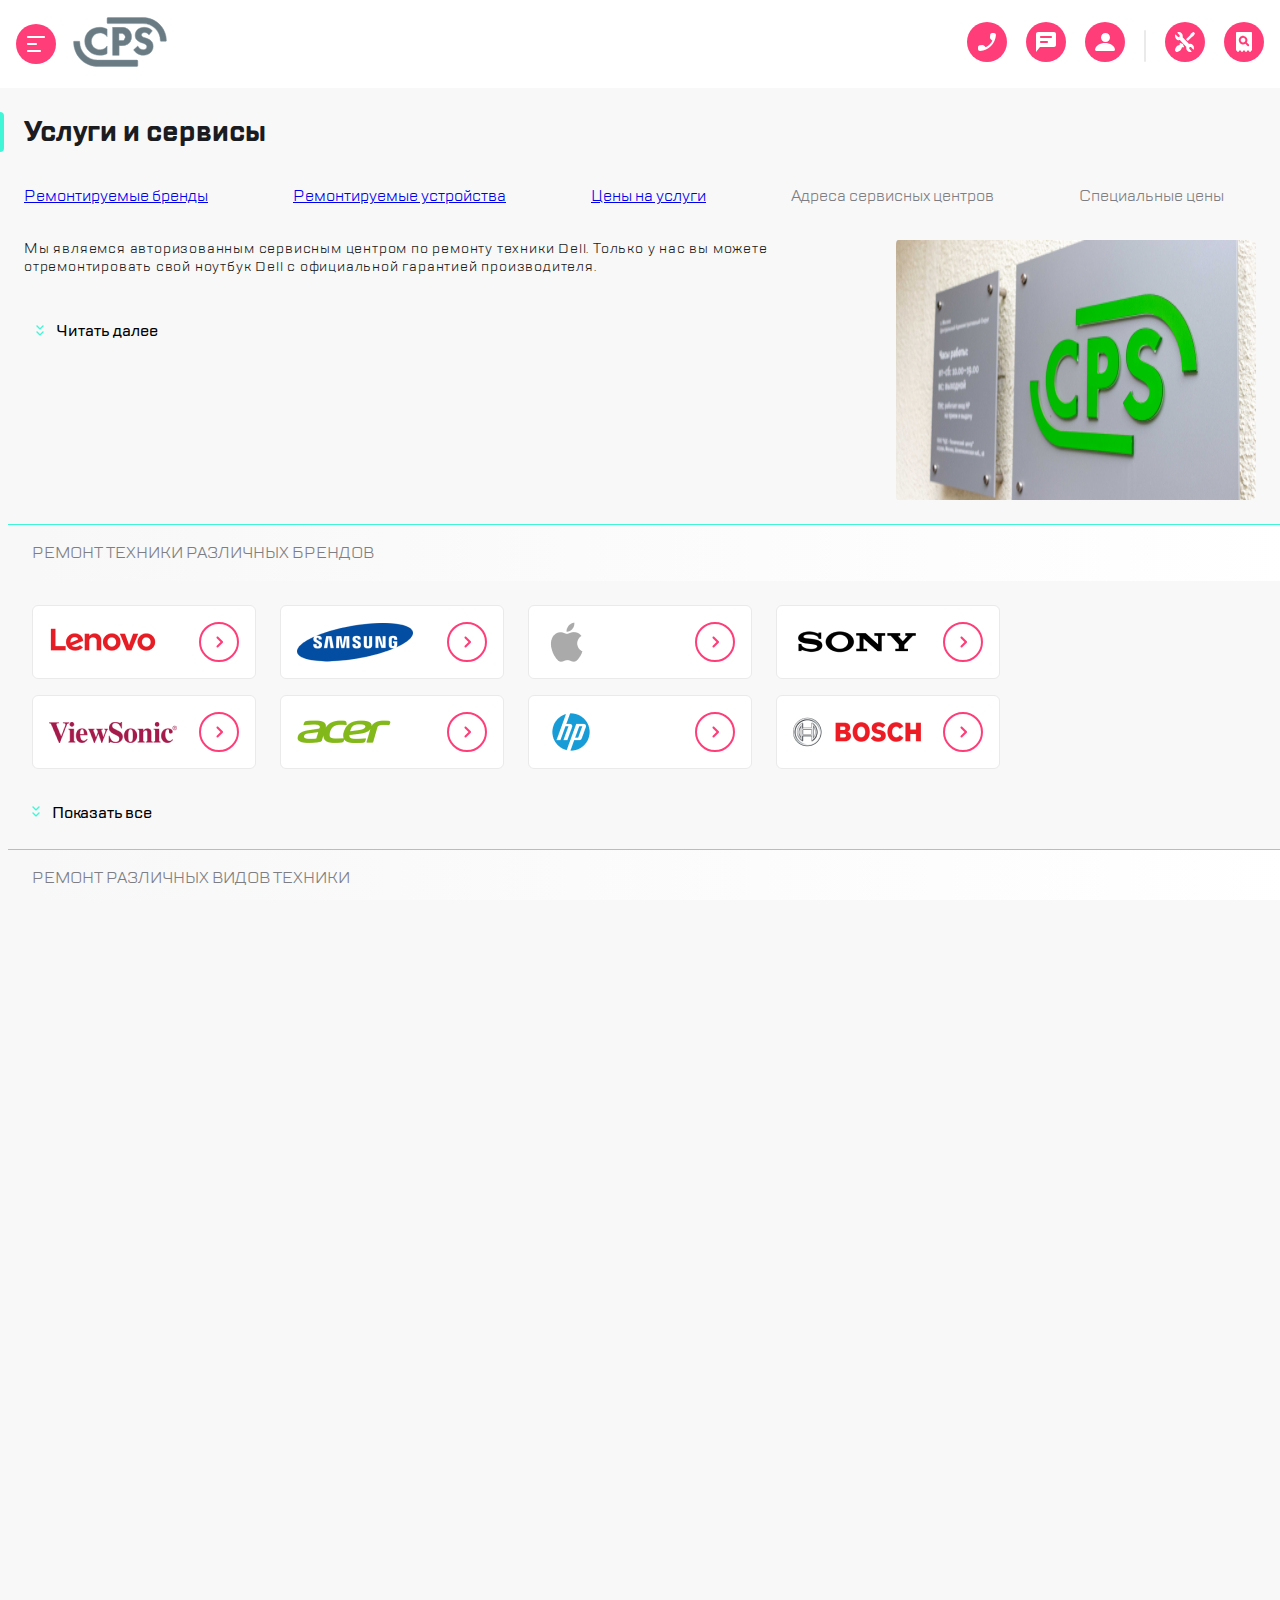
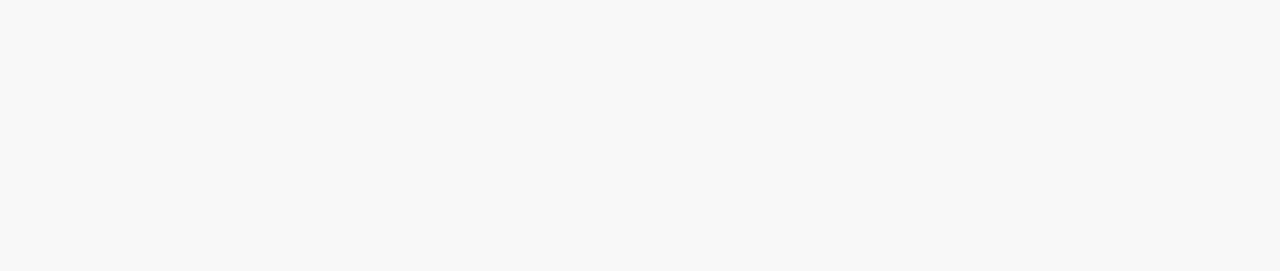
==== commit 9a80bf3e: "Create indexfull.html for GitHub Pages" ====
--- a/index.html
+++ b/index.html
@@ -107,9 +107,9 @@
                 </div>
 
                 <ul class="sliderMenu">
-                    <li class="sliderItems sliderActiv">Ремонтируемые бренды</li>
-                    <li class="sliderItems">Ремонтируемые устройства</li>
-                    <li class="sliderItems">Цены на услуги</li>
+                    <li class="sliderItems"><a href="#brand">Ремонтируемые бренды</a></li>
+                    <li class="sliderItems"><a href="#repair">Ремонтируемые устройства</a></li>
+                    <li class="sliderItems"><a href="#price">Цены на услуги</a></li>
                     <li class="sliderItems">Адреса сервисных центров</li>
                     <li class="sliderItems">Специальные цены</li>                
                 </ul>
@@ -125,8 +125,8 @@
                     <a class="link--expand">Читать далее</a>              
                 </div>
 
-                <div class="container-wrapper">
-                    <div class="slider--title">Ремонт техники различных брендов</div>
+                <div class="container-wrapper" >
+                    <div class="slider--title"><a name="brand">Ремонт техники различных брендов</a></div>
                     <div class="swiper">
                         <div class="swiper-wrapper swiper-wrapper--active">
                             <div class="swiper-slide swiper__brand"><img src="css/img/brand/lenovo.png" alt="Brand Lenovo"></div>
@@ -152,7 +152,7 @@
                 </div>
 
                 <div class="container-wrapper">
-                    <div class="slider--title">Ремонт различных видов техники</div>
+                    <div class="slider--title"><a name="repair">Ремонт различных видов техники</a></div>
                     <div class="swiper">
                         <div class="swiper-wrapper swiper-wrapper--active swiper__boxs--widht">
                             <div class="swiper-slide swiper__boxs">Ремонт ноутбуков</div>
@@ -171,7 +171,7 @@
                 </div>
 
                 <div class="container-wrapper">
-                    <div class="slider--title">ЦЕНЫ НА УСЛУГИ</div>
+                    <div class="slider--title"><a name="price">ЦЕНЫ НА УСЛУГИ</a></div>
                     <div class="swiper swiper-tables">
                         <div class="tables-th tables-th-hidden">
                             <span>Ремонтные услуги</span>
--- a/css/main.css
+++ b/css/main.css
@@ -421,7 +421,7 @@
     }
     
     .container {
-        /*max-width: 1120px;*/
+        max-width: 1120px;
         margin-right: auto;
         display: -webkit-box;
         display: -ms-flexbox;
@@ -520,57 +520,43 @@
 
     /* блок слайдер */
     .sliderMenu {
-        display:-webkit-box;
-        display:-ms-flexbox;
-        display:flex;
-        -webkit-box-pack: justify;
-            -ms-flex-pack: justify;
-                justify-content: space-between;
+        display: flex;
+        justify-content: space-between;
         overflow:hidden;
         overflow-x: scroll;
         padding-top: 24px;
         color: #7E7E82;
+        height: 44px;
     }
 
     .sliderMenu::-webkit-scrollbar {
         display: none;
     }
 
-    .sliderItems {
-        display: -webkit-box;
-        display: -ms-flexbox;
-        display: flex;
-        -webkit-box-pack:start;
-            -ms-flex-pack:start;
-                justify-content:flex-start;
-        -webkit-box-align: center;
-            -ms-flex-align: center;
-                align-items: center;
-        font-size: 16px;
-        line-height: 24px;
-        white-space: nowrap;
+    .sliderItems  {
+        padding-left: 23px;
+        padding-right: 22px;
+        display: flex;
+        justify-content: space-around;
+        align-items:center;
         height: 40px;
         color: #7E7E82;
-        padding-right: 16px;
     }
 
     .sliderItems:hover {
-        padding-left: 16.54px;
-        padding-right: 9.3px;
-        margin-right: 16px;;
-        display: -webkit-box;;
-        display: -ms-flexbox;;
-        display: flex;
-        -webkit-box-align:center;
-            -ms-flex-align:center;
-                align-items:center;
-        -webkit-box-sizing: border-box;
-                box-sizing: border-box;
-        background: #FFFFFF;
+        height: 36px;
+        padding-left: 21px;
+        padding-right: 20px;
+        background-color: #FFFFFF;
         border: 2px solid #B8FFEC;
         border-radius: 6px;
     }
 
+    .sliderItems a {
+        color: #7E7E82;
+        text-decoration: none;
+    }
+
     /* Блок поста */
     .main-content__post {
         margin-top: 24px;
@@ -594,6 +580,7 @@
     }
 
     .main-content__text {
+        width: 490px;
         color: #1B1C21;
         font-size: 14px;
         line-height: 18px;
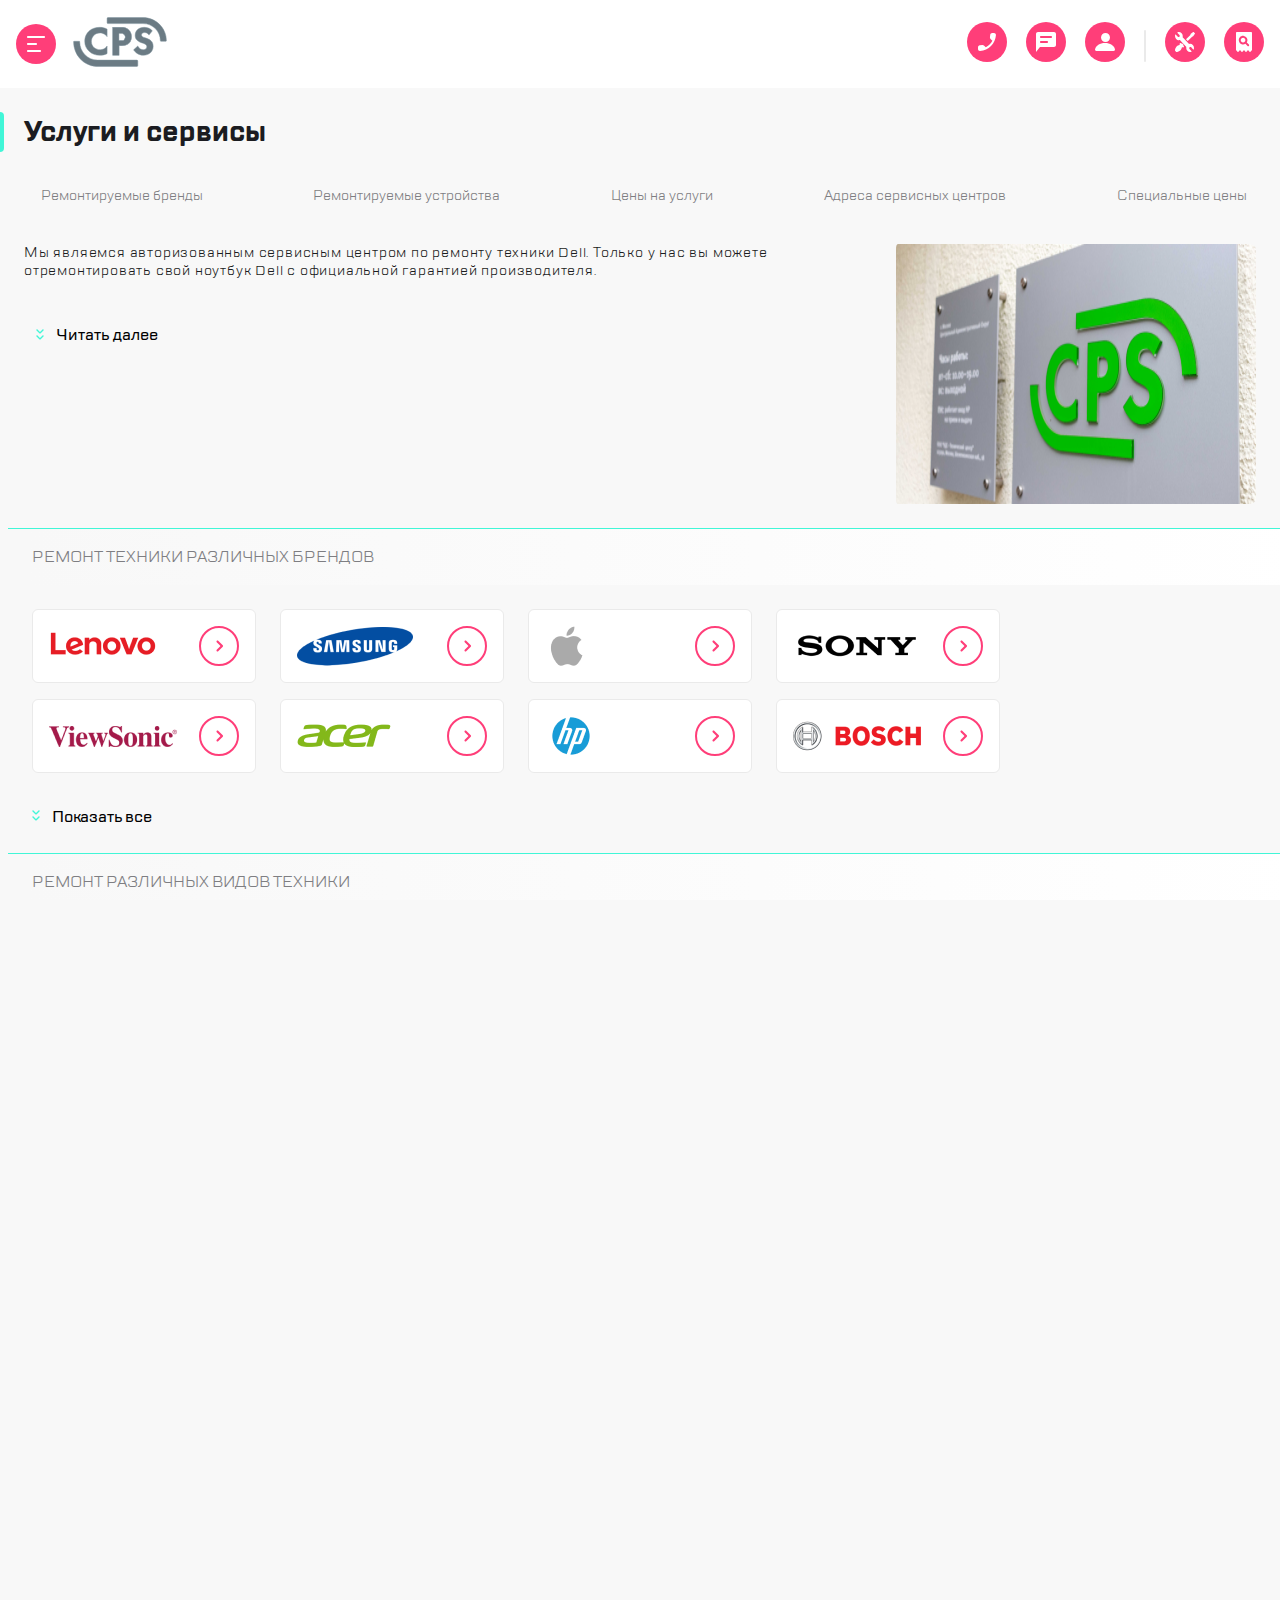
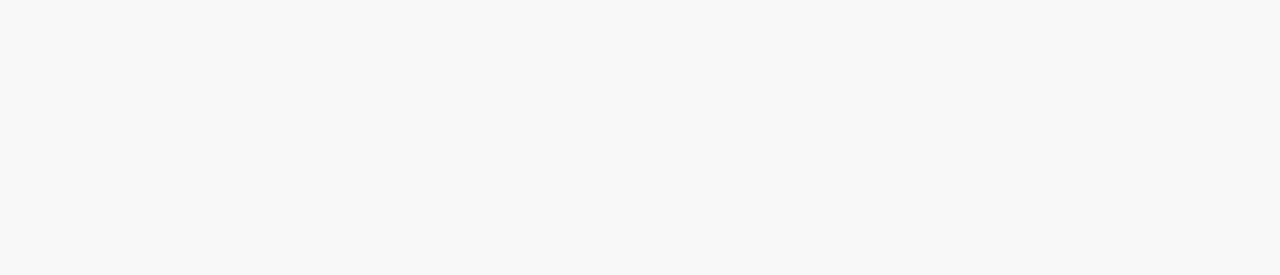
==== commit 8fb076f0: "fix animal nav.css" ====
--- a/index.html
+++ b/index.html
@@ -232,7 +232,8 @@
         <script src="https://cdn.jsdelivr.net/npm/swiper@8/swiper-bundle.min.js"></script>
         <script src="js/nav.js"></script>
         <script src="js/main.js"></script>
+        <script src="js/swiper.js"></script>
         <script src="js/modal.js"></script>
-        <script src="js/swiper.js"></script>
+
     </body>
 </html>--- a/css/main.css
+++ b/css/main.css
@@ -94,55 +94,42 @@
     /* блок слайдер */
 
     .sliderMenu {
-        display:-webkit-box;
-        display:-ms-flexbox;
-        display:flex;
-        -webkit-box-pack: justify;
-            -ms-flex-pack: justify;
-                justify-content: space-between;
+        display: -webkit-inline-box;
+        justify-content: space-between;
         overflow:hidden;
         overflow-x: scroll;
-        margin-top: 24px;
-        color: #7E7E82;
+        padding-top: 24px;
+        color: #7E7E82;
+        height: 44px;
     }
 
     .sliderMenu::-webkit-scrollbar {
         display: none;
     }
 
-    .sliderItems {
-        display: -webkit-box;
-        display: -ms-flexbox;
-        display: flex;
-        -webkit-box-pack:start;
-            -ms-flex-pack:start;
-                justify-content:flex-start;
-        -webkit-box-align: center;
-            -ms-flex-align: center;
-                align-items: center;
-        font-size: 16px;
-        line-height: 24px;
-        white-space: nowrap;
-        height: 40px;
-        color: #7E7E82;
-        padding-right: 16px;
-    }
-
-    .sliderItems:hover {
+    .sliderItems  {
         padding-left: 16.54px;
         padding-right: 9.3px;
-        margin-right: 16px;;
-        display: -webkit-box;;
-        display: -ms-flexbox;;
-        display: flex;
-        -webkit-box-align:center;
-            -ms-flex-align:center;
-                align-items:center;
-        -webkit-box-sizing: border-box;
-                box-sizing: border-box;
+        display: flex;
+        justify-content: space-around;
+        align-items:center;
+        height: 40px;
+        color: #7E7E82;
+    }
+
+    .sliderItems:hover {
+        height: 36px;
+        padding-left: 14.54px;
+        padding-right: 7.3px;
+
         background: #FFFFFF;
         border: 2px solid #B8FFEC;
         border-radius: 6px;
+    }
+
+    .sliderItems a {
+        color: #7E7E82;
+        text-decoration: none;
     }
 
     /* Блок поста */
@@ -282,16 +269,13 @@
 
     /* блок слайдер */
     .sliderMenu {
-        display:-webkit-box;
-        display:-ms-flexbox;
-        display:flex;
-        -webkit-box-pack: justify;
-            -ms-flex-pack: justify;
-                justify-content: space-between;
+        display: flex;
+        justify-content: space-between;
         overflow:hidden;
         overflow-x: scroll;
-        margin-top: 24px;
-        color: #7E7E82;
+        padding-top: 24px;
+        color: #7E7E82;
+        height: 44px;
     }
 
     .sliderMenu::-webkit-scrollbar {
@@ -299,37 +283,27 @@
     }
 
     .sliderItems {
+        padding-left: 16.67px;
+        padding-right: 9.38px;
+        display: flex;
+        justify-content: space-around;
+        align-items:center;
         height: 40px;
         color: #7E7E82;
-
-        padding-right: 16px;
-        margin-right: 16px;
-
-        font-size: 16px;
-        line-height: 24px;
-
-        display: -webkit-box;
-
-        display: -ms-flexbox;
-
-        display: flex;
-        -webkit-box-pack:start;
-            -ms-flex-pack:start;
-                justify-content:flex-start;
-        -webkit-box-align: center;
-            -ms-flex-align: center;
-                align-items: center;
-        white-space: nowrap;
-
     }
 
     .sliderItems:hover {
-        padding-left: 16px;
-        -webkit-box-sizing: border-box;
-                box-sizing: border-box;
+        height: 36px;
+        padding-left: 14.67px;
+        padding-right: 7.38px;
         background: #FFFFFF;
         border: 2px solid #B8FFEC;
         border-radius: 6px;
+    }
+
+    .sliderItems a {
+        color: #7E7E82;
+        text-decoration: none;
     }
 
     /* Блок поста */
